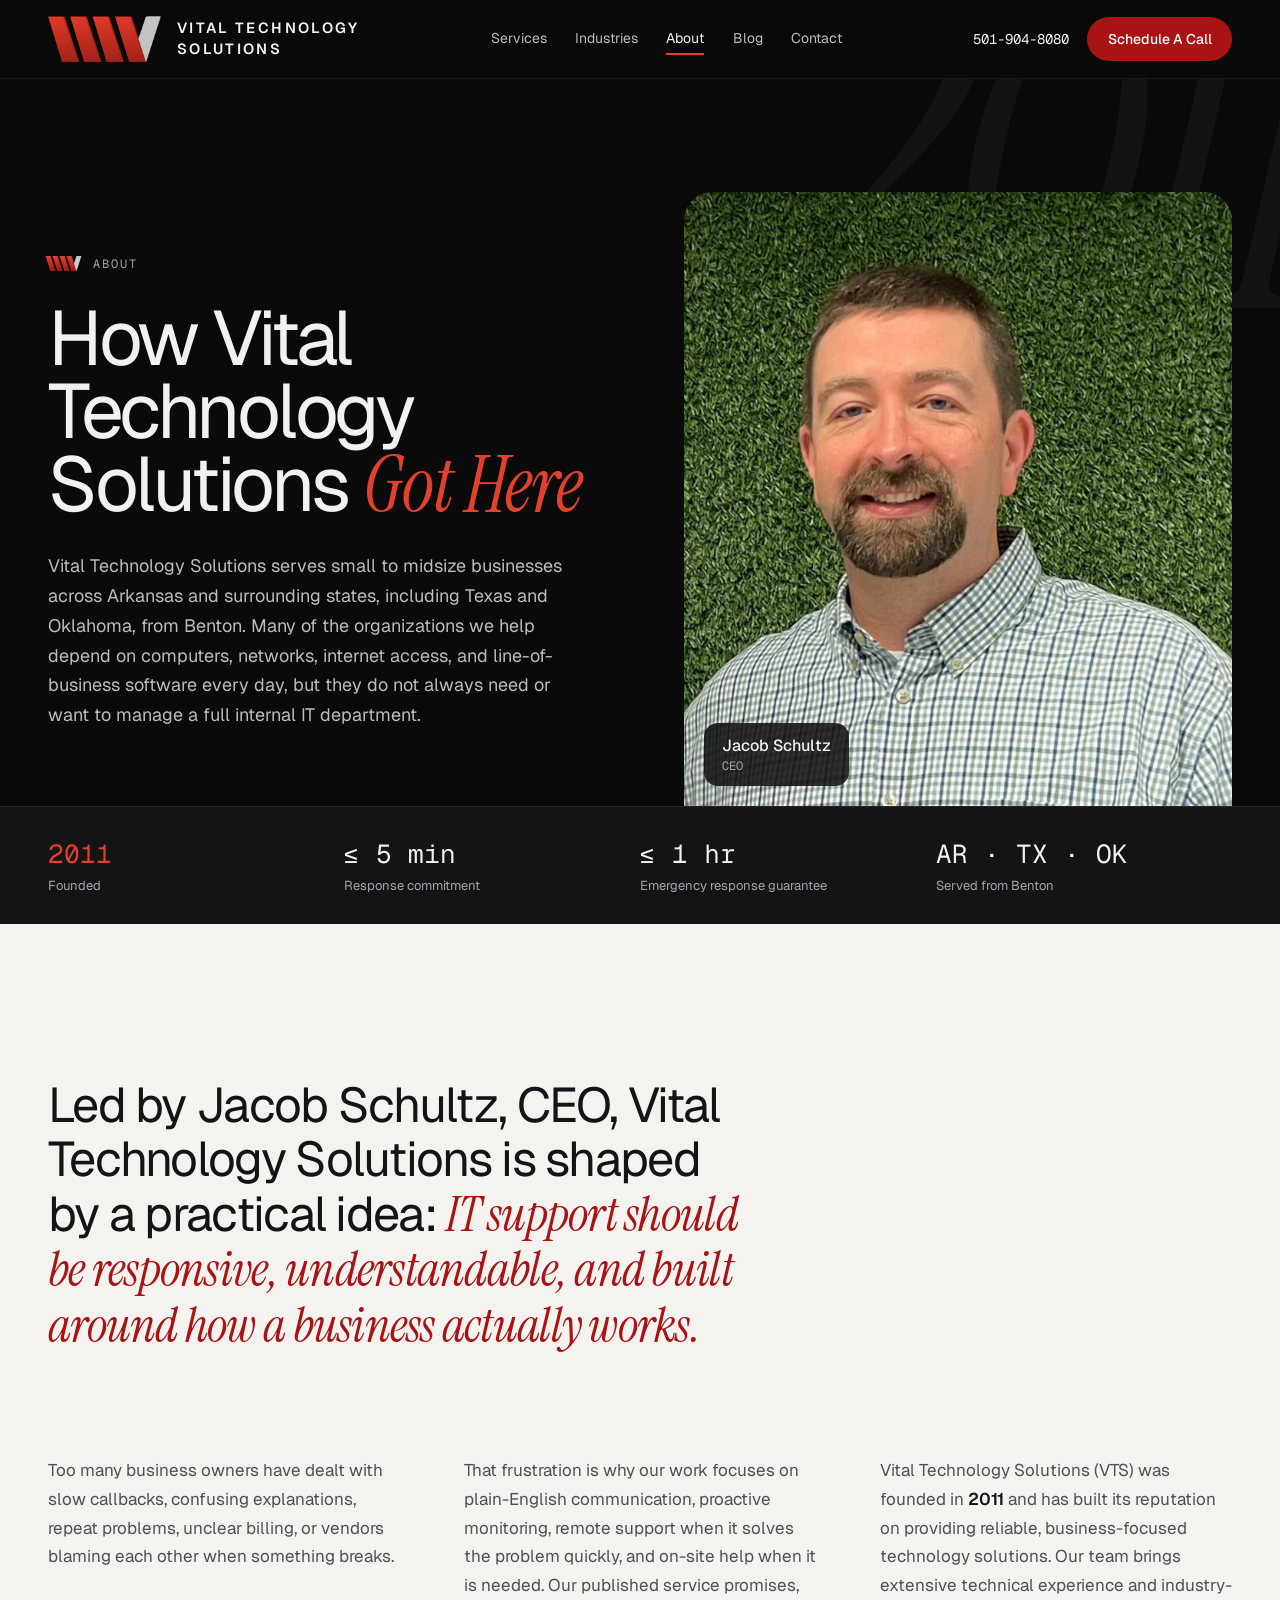
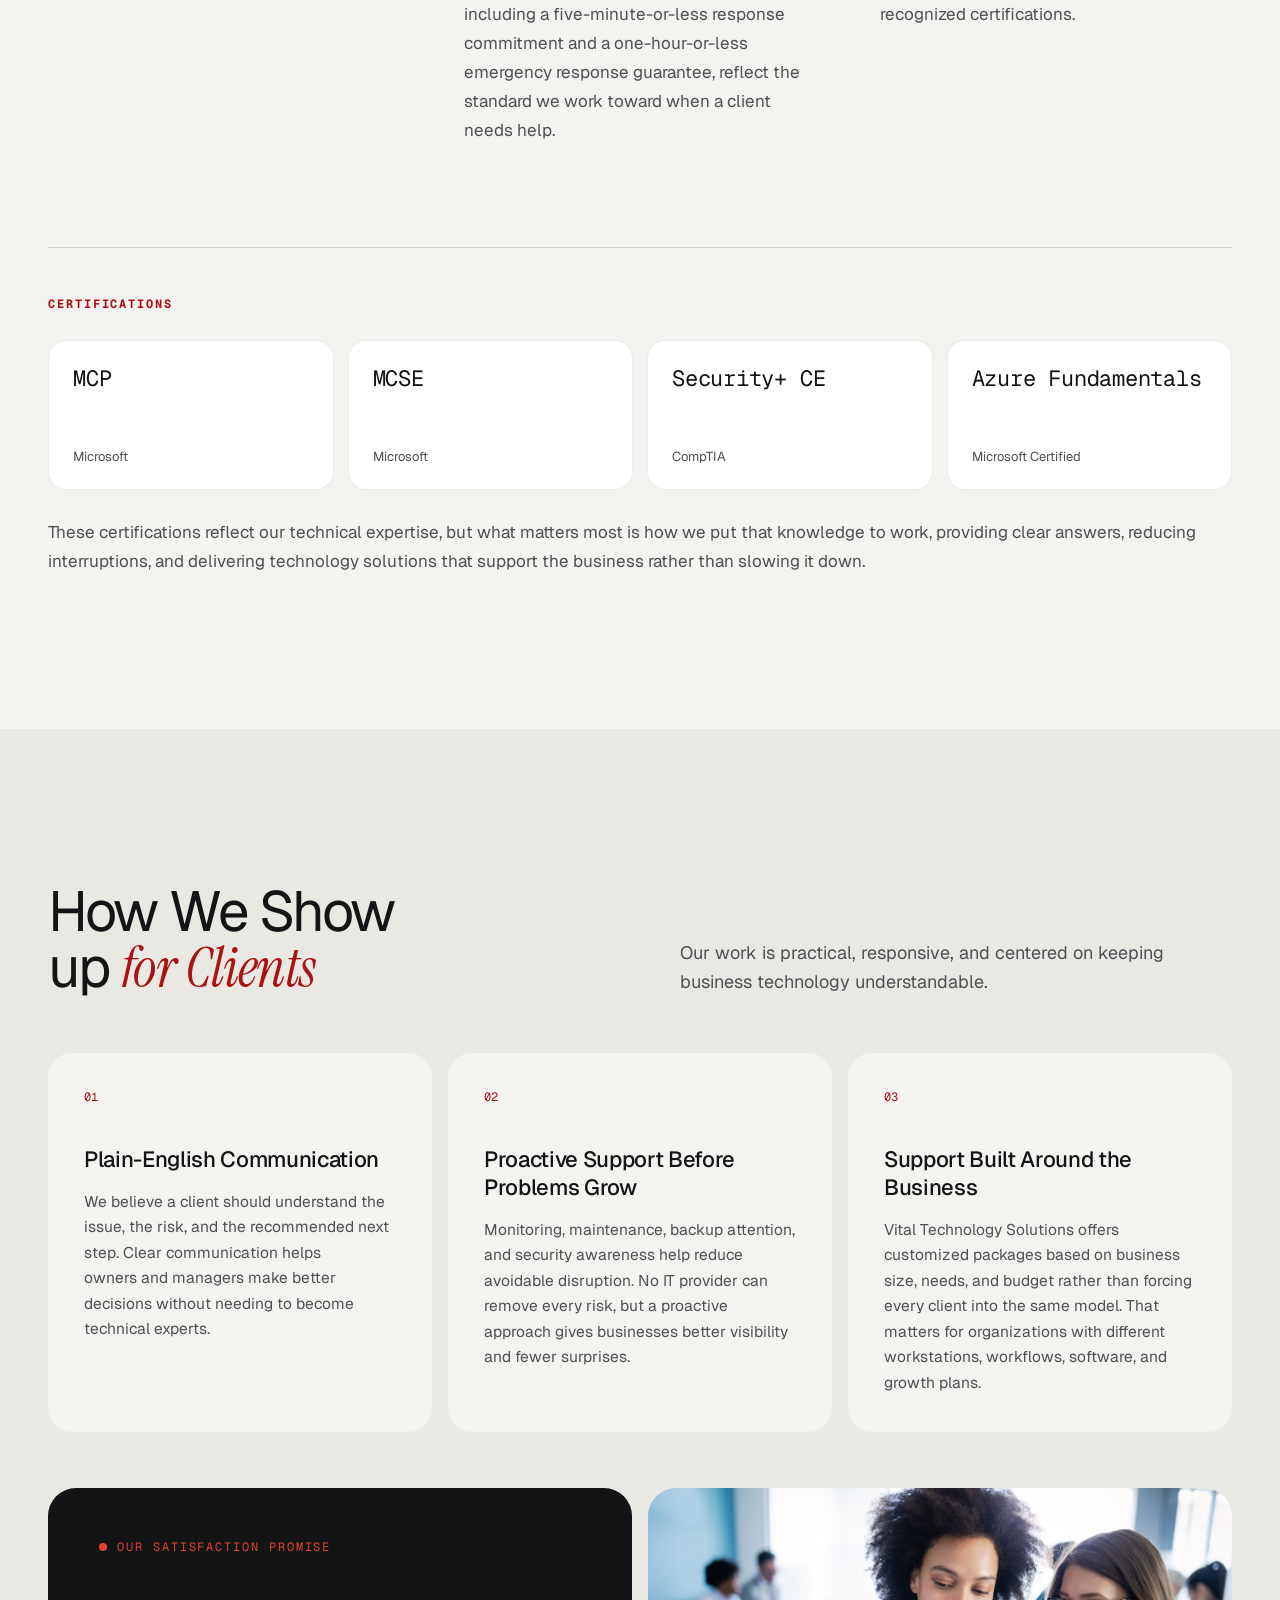
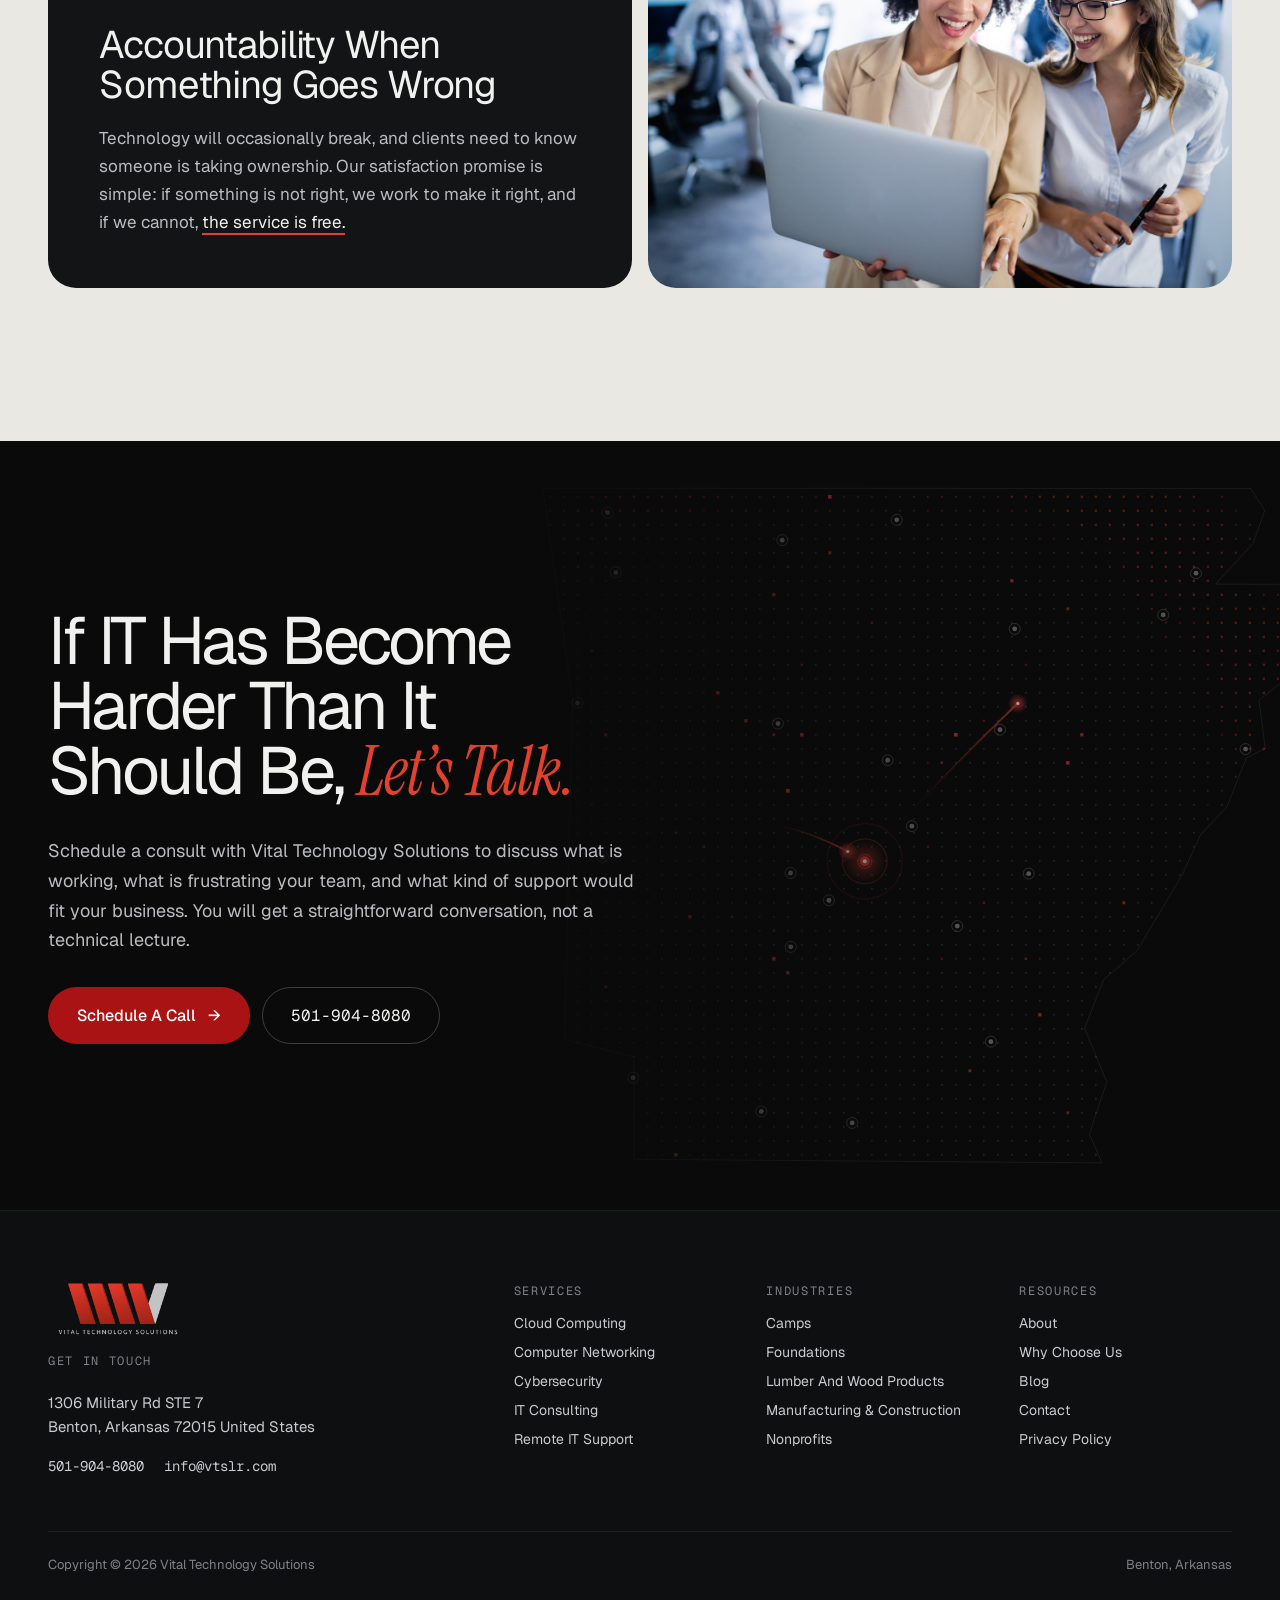
==== about.html @ 372dca4a "Add Vital Technology Solutions redesign site Static Home, About and Cybersecurity pages, ready for G" ====
<!DOCTYPE html>
<html lang="en">
<head>
  <meta charset="utf-8">
  <meta name="viewport" content="width=device-width, initial-scale=1">
  <title>About | Vital Technology Solutions</title>
  <meta name="description" content="Founded in 2011 and led by CEO Jacob Schultz, Vital Technology Solutions serves small to midsize businesses across Arkansas, Texas, and Oklahoma from Benton.">
  <meta name="robots" content="noindex">
  <link rel="icon" type="image/png" href="images/favicon.png">
  <link rel="preconnect" href="https://fonts.googleapis.com">
  <link rel="preconnect" href="https://fonts.gstatic.com" crossorigin>
  <link rel="stylesheet" href="https://fonts.googleapis.com/css2?family=Geist:wght@300;400;500;600&family=Geist+Mono:wght@400;500;600&family=Instrument+Serif:ital@0;1&display=swap">
  <link rel="stylesheet" href="css/styles.css">
  <script src="js/arkansas-network.js" defer></script>
  <script src="js/main.js" defer></script>
</head>
<body>
  <a class="skip-link" href="#main">Skip to content</a>

  <header class="site-header">
    <div class="site-header__inner">
      <a class="brand" href="index.html" aria-label="Vital Technology Solutions home">
        <img src="images/logo-mark.png" alt="" width="113" height="46">
        <span class="brand__name"><span>Vital Technology</span><span>Solutions</span></span>
      </a>
      <nav class="site-nav" id="site-nav" aria-label="Main">
        <a href="cybersecurity.html">Services</a>
        <span class="coming-soon" title="Coming soon">Industries</span>
        <a href="about.html" aria-current="page">About</a>
        <span class="coming-soon" title="Coming soon">Blog</span>
        <a href="#cta">Contact</a>
      </nav>
      <div class="site-header__actions">
        <a class="site-header__phone" href="tel:501-904-8080">501-904-8080</a>
        <a class="site-header__cta" href="#cta">Schedule A Call</a>
        <button class="nav-toggle" type="button" aria-controls="site-nav" aria-expanded="false" aria-label="Open menu"><span></span></button>
      </div>
    </div>
  </header>

  <main id="main">
    <section class="about-hero theme-black">
      <div class="about-hero__year" aria-hidden="true">2011</div>
      <div class="about-hero__grid">
        <div class="about-hero__copy">
          <div class="eyebrow label" data-intro>
            <span class="brand-bars" aria-hidden="true"><i></i><i></i><i></i><i></i><i></i></span>
            About
          </div>
          <h1 class="about-hero__title" data-intro>How Vital Technology Solutions <span class="accent">Got Here</span></h1>
          <p class="lede" data-intro>Vital Technology Solutions serves small to midsize businesses across Arkansas and surrounding states, including Texas and Oklahoma, from Benton. Many of the organizations we help depend on computers, networks, internet access, and line-of-business software every day, but they do not always need or want to manage a full internal IT department.</p>
        </div>
        <div class="about-hero__portrait photo-frame" data-intro>
          <img src="images/jacob-schultz.jpg" alt="Jacob Schultz, CEO" width="800" height="800">
          <div class="name-tag"><span class="name-tag__name">Jacob Schultz</span><span class="name-tag__title">CEO</span></div>
        </div>
      </div>
    </section>

    <section class="about-facts" aria-label="Key facts">
      <div class="stats stats--large">
        <div class="stat"><span class="stat__value stat__value--accent">2011</span><span class="stat__label">Founded</span></div>
        <div class="stat"><span class="stat__value">≤ 5 min</span><span class="stat__label">Response commitment</span></div>
        <div class="stat"><span class="stat__value">≤ 1 hr</span><span class="stat__label">Emergency response guarantee</span></div>
        <div class="stat"><span class="stat__value">AR · TX · OK</span><span class="stat__label">Served from Benton</span></div>
      </div>
    </section>

    <section class="section theme-paper" aria-label="Our story">
      <div class="container story stack">
        <p class="story__statement" data-reveal>Led by Jacob Schultz, CEO, Vital Technology Solutions is shaped by a practical idea: <span class="accent">IT support should be responsive, understandable, and built around how a business actually works.</span></p>
        <div class="story__columns" data-reveal>
          <p class="body-copy">Too many business owners have dealt with slow callbacks, confusing explanations, repeat problems, unclear billing, or vendors blaming each other when something breaks.</p>
          <p class="body-copy">That frustration is why our work focuses on plain-English communication, proactive monitoring, remote support when it solves the problem quickly, and on-site help when it is needed. Our published service promises, including a five-minute-or-less response commitment and a one-hour-or-less emergency response guarantee, reflect the standard we work toward when a client needs help.</p>
          <p class="body-copy">Vital Technology Solutions (VTS) was founded in <strong>2011</strong> and has built its reputation on providing reliable, business-focused technology solutions. Our team brings extensive technical experience and industry-recognized certifications.</p>
        </div>
        <div class="certifications stack" data-reveal>
          <h2 class="label">Certifications</h2>
          <div class="certifications__grid">
            <div class="cert"><span class="cert__name">MCP</span><span class="cert__issuer">Microsoft</span></div>
            <div class="cert"><span class="cert__name">MCSE</span><span class="cert__issuer">Microsoft</span></div>
            <div class="cert"><span class="cert__name">Security+ CE</span><span class="cert__issuer">CompTIA</span></div>
            <div class="cert"><span class="cert__name">Azure Fundamentals</span><span class="cert__issuer">Microsoft Certified</span></div>
          </div>
          <p class="body-copy">These certifications reflect our technical expertise, but what matters most is how we put that knowledge to work, providing clear answers, reducing interruptions, and delivering technology solutions that support the business rather than slowing it down.</p>
        </div>
      </div>
    </section>

    <section class="section theme-sand">
      <div class="container values stack">
        <div class="split-intro" data-reveal>
          <h2 class="heading-xl">How We Show up <span class="accent">for Clients</span></h2>
          <p class="lede">Our work is practical, responsive, and centered on keeping business technology understandable.</p>
        </div>
        <div class="values__cards" data-reveal>
          <div class="value-card">
            <span class="value-card__number">01</span>
            <h3>Plain-English Communication</h3>
            <p class="card-text">We believe a client should understand the issue, the risk, and the recommended next step. Clear communication helps owners and managers make better decisions without needing to become technical experts.</p>
          </div>
          <div class="value-card">
            <span class="value-card__number">02</span>
            <h3>Proactive Support Before Problems Grow</h3>
            <p class="card-text">Monitoring, maintenance, backup attention, and security awareness help reduce avoidable disruption. No IT provider can remove every risk, but a proactive approach gives businesses better visibility and fewer surprises.</p>
          </div>
          <div class="value-card">
            <span class="value-card__number">03</span>
            <h3>Support Built Around the Business</h3>
            <p class="card-text">Vital Technology Solutions offers customized packages based on business size, needs, and budget rather than forcing every client into the same model. That matters for organizations with different workstations, workflows, software, and growth plans.</p>
          </div>
        </div>
        <div class="values__promise" data-reveal>
          <div class="promise">
            <div class="promise__label label"><span class="dot"></span>Our satisfaction promise</div>
            <div class="promise__body">
              <h3>Accountability When Something Goes Wrong</h3>
              <p>Technology will occasionally break, and clients need to know someone is taking ownership. Our satisfaction promise is simple: if something is not right, we work to make it right, and if we cannot, <span>the service is free.</span></p>
            </div>
          </div>
          <div class="values__photo photo-frame">
            <img src="images/team-laptop.jpg" alt="Two colleagues reviewing work on a laptop" width="1400" height="933" loading="lazy">
          </div>
        </div>
      </div>
    </section>

    <section class="cta about-cta theme-black" id="cta">
      <div class="about-cta__map" aria-hidden="true">
        <ar-network accent="#E2412E" ink="#EDEDEB" density="14" labels="off" pad="0.04"></ar-network>
      </div>
      <div class="cta__fade"></div>
      <div class="cta__content" data-reveal>
        <h2 class="heading-cta">If IT Has Become Harder Than It Should Be, <span class="accent">Let’s Talk.</span></h2>
        <p class="lede lede--wide">Schedule a consult with Vital Technology Solutions to discuss what is working, what is frustrating your team, and what kind of support would fit your business. You will get a straightforward conversation, not a technical lecture.</p>
        <div class="btn-row">
          <a class="btn btn--primary" href="mailto:info@vtslr.com?subject=Schedule%20a%20call">Schedule A Call <span aria-hidden="true">→</span></a>
          <a class="btn btn--outline btn--phone" href="tel:501-904-8080">501-904-8080</a>
        </div>
      </div>
    </section>
  </main>

  <footer class="site-footer">
    <div class="site-footer__inner">
      <div class="site-footer__grid">
        <div class="site-footer__contact">
          <img class="site-footer__logo" src="images/logo-full.png" alt="Vital Technology Solutions" width="140" height="52" loading="lazy">
          <h2 class="footer-heading">Get In Touch</h2>
          <address class="site-footer__address">1306 Military Rd STE 7<br>Benton, Arkansas 72015 United States</address>
          <div class="site-footer__links"><a href="tel:501-904-8080">501-904-8080</a><a href="mailto:info@vtslr.com">info@vtslr.com</a></div>
        </div>
        <div class="footer-column">
          <h2 class="footer-heading">Services</h2>
          <span class="coming-soon">Cloud Computing</span>
          <span class="coming-soon">Computer Networking</span>
          <a href="cybersecurity.html">Cybersecurity</a>
          <span class="coming-soon">IT Consulting</span>
          <span class="coming-soon">Remote IT Support</span>
        </div>
        <div class="footer-column">
          <h2 class="footer-heading">Industries</h2>
          <span class="coming-soon">Camps</span>
          <span class="coming-soon">Foundations</span>
          <span class="coming-soon">Lumber And Wood Products</span>
          <span class="coming-soon">Manufacturing &amp; Construction</span>
          <span class="coming-soon">Nonprofits</span>
        </div>
        <div class="footer-column">
          <h2 class="footer-heading">Resources</h2>
          <a href="about.html">About</a>
          <span class="coming-soon">Why Choose Us</span>
          <span class="coming-soon">Blog</span>
          <a href="#cta">Contact</a>
          <span class="coming-soon">Privacy Policy</span>
        </div>
      </div>
      <div class="site-footer__bottom"><span>Copyright © 2026 Vital Technology Solutions</span><span>Benton, Arkansas</span></div>
    </div>
  </footer>
</body>
</html>
---- css/styles.css ----
/* ==========================================================================
   Vital Technology Solutions: site stylesheet
   1. Tokens   2. Base   3. Layout & themes   4. Shared components
   5. Header   6. Footer 7. Home   8. About   9. Cybersecurity  10. Responsive
   ========================================================================== */

/* 1. Tokens
   ========================================================================== */
:root {
  --black: #0A0A0B;
  --near-black: #0E0F10;
  --charcoal: #131416;
  --graphite: #1C1D20;
  --paper: #F4F3F0;
  --sand: #EAE8E3;
  --white: #FFFFFF;

  --off-white: #F1F1EF;
  --grey-100: #C9CBCE;
  --grey-200: #BABCC0;
  --grey-300: #A3A6AB;
  --grey-400: #8A8D92;
  --grey-500: #7E8186;
  --grey-600: #5E6166;
  --grey-800: #4D5055;

  --brand-red: #AA1313;
  --brand-red-hover: #C8221A;
  --signal-red: #E2412E;

  --font-sans: 'Geist', system-ui, sans-serif;
  --font-mono: 'Geist Mono', ui-monospace, monospace;
  --font-serif: 'Instrument Serif', Georgia, serif;

  --gutter: clamp(20px, 4vw, 48px);
  --max-width: 1320px;
  --line-on-dark: rgba(241, 241, 239, 0.1);
  --line-on-light: rgba(19, 20, 22, 0.14);
}

/* 2. Base
   ========================================================================== */
*, *::before, *::after { box-sizing: border-box; }

html, body {
  margin: 0;
  background: var(--black);
  -webkit-font-smoothing: antialiased;
}

body {
  font-family: var(--font-sans);
  color: var(--off-white);
  overflow-x: clip;
}

h1, h2, h3, h4, p { margin: 0; }
img { display: block; max-width: 100%; }
a { color: inherit; text-decoration: none; }
a:hover { color: var(--signal-red); }
::selection { background: var(--brand-red); color: var(--white); }

:focus-visible {
  outline: 2px solid var(--signal-red);
  outline-offset: 3px;
}

.skip-link {
  position: fixed;
  top: 12px;
  left: 12px;
  z-index: 100;
  padding: 12px 18px;
  border-radius: 999px;
  background: var(--white);
  color: var(--charcoal);
  font-size: 14px;
  transform: translateY(-200%);
}
.skip-link:focus { transform: none; color: var(--charcoal); }

/* 3. Layout & themes
   ========================================================================== */
.container {
  max-width: var(--max-width);
  margin: 0 auto;
}

.section { padding: clamp(96px, 12vw, 160px) var(--gutter); }

/* Each theme sets the colours used by anything inside it. */
.theme-black, .theme-charcoal, .theme-near-black {
  --accent: var(--signal-red);
  --body-text: var(--grey-200);
  --rule: var(--line-on-dark);
  color: var(--off-white);
}
.theme-black { background: var(--black); }
.theme-charcoal { background: var(--charcoal); }

.theme-paper, .theme-sand {
  --accent: var(--brand-red);
  --body-text: var(--grey-800);
  --rule: var(--line-on-light);
  color: var(--charcoal);
}
.theme-paper { background: var(--paper); }
.theme-sand { background: var(--sand); }

.stack { display: flex; flex-direction: column; }

.split-intro {
  display: grid;
  grid-template-columns: repeat(auto-fit, minmax(min(100%, 440px), 1fr));
  gap: 24px 80px;
  align-items: end;
}

/* 4. Shared components
   ========================================================================== */
.heading-xl {
  font-weight: 400;
  font-size: clamp(36px, 4.4vw, 64px);
  line-height: 1;
  letter-spacing: -0.04em;
  text-wrap: balance;
}

.heading-cta {
  font-weight: 400;
  font-size: clamp(40px, 5.4vw, 84px);
  line-height: 0.98;
  letter-spacing: -0.045em;
  text-wrap: balance;
}

.accent {
  font-family: var(--font-serif);
  font-style: italic;
  letter-spacing: -0.015em;
  color: var(--accent);
}

.lede {
  font-size: 18px;
  line-height: 1.6;
  color: var(--body-text);
  text-wrap: pretty;
}
.lede--wide { line-height: 1.65; max-width: 620px; }

.card-text {
  font-size: 15.5px;
  line-height: 1.65;
  color: var(--body-text);
  text-wrap: pretty;
}

.label {
  font-family: var(--font-mono);
  font-size: 12px;
  letter-spacing: 0.16em;
  text-transform: uppercase;
}

.eyebrow {
  display: flex;
  align-items: center;
  gap: 14px;
  color: var(--grey-300);
}

/* Small version of the logo's stripes */
.brand-bars { display: flex; gap: 2px; isolation: isolate; }
.brand-bars i {
  position: relative;
  z-index: 1;
  width: 5px;
  height: 15px;
  background: linear-gradient(180deg, var(--signal-red), #A3170F);
  transform: skewX(18deg);
}
.brand-bars i:last-child {
  z-index: 0;
  margin-left: -2px;
  background: var(--grey-100);
  transform: skewX(-18deg);
}

.btn {
  display: inline-flex;
  align-items: center;
  gap: 12px;
  padding: 17px 28px;
  border-radius: 999px;
  border: 1px solid transparent;
  font-size: 16px;
  transition: background-color .2s, border-color .2s, color .2s;
}
.btn--primary { background: var(--brand-red); color: var(--white); font-weight: 500; }
.btn--primary:hover { background: var(--brand-red-hover); color: var(--white); }
.btn--outline { border-color: rgba(241, 241, 239, 0.22); }
.btn--outline:hover { border-color: var(--signal-red); color: var(--signal-red); }
.btn--ink { border-color: var(--charcoal); font-weight: 500; white-space: nowrap; }
.btn--ink:hover { background: var(--charcoal); color: var(--paper); }
.btn--small { padding: 15px 24px; font-size: 15px; font-weight: 400; }
.btn--phone { font-family: var(--font-mono); white-space: nowrap; }

.btn-row { display: flex; flex-wrap: wrap; gap: 12px; }

/* Photo that fills a positioned, rounded frame */
.photo-frame { position: relative; overflow: hidden; border-radius: 28px; }
.photo-frame img {
  position: absolute;
  inset: 0;
  width: 100%;
  height: 100%;
  object-fit: cover;
  object-position: center 30%;
}

/* Row of headline numbers */
.stats {
  max-width: var(--max-width);
  margin: 0 auto;
  padding: 0 var(--gutter);
  display: grid;
  grid-template-columns: repeat(auto-fit, minmax(200px, 1fr));
}
.stat { display: flex; flex-direction: column; gap: 4px; padding: 22px 0; }
.stat__value { font-family: var(--font-mono); font-size: 22px; }
.stat__value--accent { color: var(--signal-red); }
.stat__label { font-size: 13px; color: var(--grey-300); }
.stats--large { grid-template-columns: repeat(auto-fit, minmax(220px, 1fr)); }
.stats--large .stat { gap: 6px; padding: 30px 0; }
.stats--large .stat__value { font-size: 26px; }

/* Closing call-to-action */
.cta {
  position: relative;
  overflow: hidden;
  padding: clamp(110px, 13vw, 180px) var(--gutter);
}
.cta__fade {
  position: absolute;
  inset: 0;
  pointer-events: none;
  background: linear-gradient(90deg, var(--black) 0%, rgba(10, 10, 11, 0.9) 45%, rgba(10, 10, 11, 0.2) 80%);
}
.cta__content {
  position: relative;
  max-width: var(--max-width);
  margin: 0 auto;
  display: flex;
  flex-direction: column;
  gap: 32px;
}
.cta__content .heading-cta { max-width: 13ch; }

/* 5. Header
   ========================================================================== */
.site-header {
  position: fixed;
  inset: 0 0 auto;
  z-index: 50;
  background: rgba(10, 10, 11, 0.84);
  -webkit-backdrop-filter: blur(18px);
  backdrop-filter: blur(18px);
  border-bottom: 1px solid rgba(241, 241, 239, 0.07);
}
.site-header__inner {
  max-width: var(--max-width);
  margin: 0 auto;
  padding: 16px var(--gutter);
  display: flex;
  align-items: center;
  justify-content: space-between;
  gap: clamp(16px, 2.5vw, 40px);
}

.brand { display: flex; align-items: center; gap: 16px; flex: none; color: var(--off-white); }
.brand img { width: 113px; height: 46px; }
.brand__name {
  display: flex;
  flex-direction: column;
  gap: 6px;
  line-height: 1;
  font-size: clamp(12px, 1.15vw, 15px);
  font-weight: 600;
  letter-spacing: 0.16em;
  text-transform: uppercase;
  white-space: nowrap;
}

.site-nav {
  display: flex;
  justify-content: center;
  gap: clamp(16px, 2.2vw, 32px);
  font-size: 14px;
  color: var(--grey-200);
  white-space: nowrap;
}
.site-nav > * { padding: 6px 0; border-bottom: 2px solid transparent; }
.site-nav [aria-current="page"] { color: var(--off-white); border-bottom-color: var(--signal-red); }

/* Pages that aren't built yet: shown, but not clickable */
.coming-soon { cursor: default; }

.site-header__actions { display: flex; align-items: center; gap: 18px; flex: none; }
.site-header__phone { display: none; font-family: var(--font-mono); font-size: 14px; white-space: nowrap; }
.site-header__cta {
  padding: 13px clamp(16px, 1.6vw, 22px);
  border-radius: 999px;
  background: var(--brand-red);
  color: var(--white);
  font-size: 14px;
  font-weight: 500;
  white-space: nowrap;
  transition: background-color .2s;
}
.site-header__cta:hover { background: var(--brand-red-hover); color: var(--white); }

.nav-toggle {
  display: none;
  width: 44px;
  height: 44px;
  padding: 0;
  place-items: center;
  border: 1px solid rgba(241, 241, 239, 0.22);
  border-radius: 50%;
  background: none;
  color: var(--off-white);
  cursor: pointer;
}
.nav-toggle span,
.nav-toggle span::before,
.nav-toggle span::after {
  display: block;
  width: 16px;
  height: 1.5px;
  background: currentColor;
  transition: transform .2s, background-color .2s;
}
.nav-toggle span { position: relative; }
.nav-toggle span::before, .nav-toggle span::after { content: ""; position: absolute; left: 0; }
.nav-toggle span::before { transform: translateY(-5px); }
.nav-toggle span::after { transform: translateY(5px); }
.nav-toggle[aria-expanded="true"] span { background: transparent; }
.nav-toggle[aria-expanded="true"] span::before { background: var(--off-white); transform: rotate(45deg); }
.nav-toggle[aria-expanded="true"] span::after { background: var(--off-white); transform: rotate(-45deg); }

/* 6. Footer
   ========================================================================== */
.site-footer {
  background: var(--near-black);
  color: var(--grey-100);
  padding: 72px var(--gutter) 36px;
  border-top: 1px solid rgba(241, 241, 239, 0.06);
}
.site-footer__inner {
  max-width: var(--max-width);
  margin: 0 auto;
  display: flex;
  flex-direction: column;
  gap: 56px;
}
.site-footer__grid {
  display: grid;
  grid-template-columns: 2fr 1fr 1fr 1fr;
  gap: 40px;
}
.site-footer__contact { display: flex; flex-direction: column; gap: 18px; }
.site-footer__logo { height: 52px; width: auto; align-self: flex-start; }
.site-footer__address { font-size: 15px; line-height: 1.6; font-style: normal; }
.site-footer__links { display: flex; flex-wrap: wrap; gap: 8px 20px; font-family: var(--font-mono); font-size: 14px; }
.footer-heading {
  margin-bottom: 4px;
  font-family: var(--font-mono);
  font-size: 12px;
  font-weight: 400;
  letter-spacing: 0.14em;
  text-transform: uppercase;
  color: var(--grey-500);
}
.footer-column { display: flex; flex-direction: column; gap: 11px; font-size: 14px; }
.site-footer__bottom {
  display: flex;
  flex-wrap: wrap;
  justify-content: space-between;
  gap: 12px;
  padding-top: 24px;
  border-top: 1px solid rgba(241, 241, 239, 0.08);
  font-size: 13px;
  color: var(--grey-500);
}

/* 7. Home
   ========================================================================== */
.home-hero {
  position: relative;
  min-height: 100vh;
  display: flex;
  flex-direction: column;
  overflow: hidden;
}
.home-hero__map { position: absolute; top: 0; bottom: 0; right: -3%; width: min(1180px, 72%); }
.home-hero__map ar-network { position: absolute; inset: 0; }
.home-hero__fade {
  position: absolute;
  inset: 0;
  pointer-events: none;
  background: linear-gradient(90deg, var(--black) 0%, rgba(10, 10, 11, 0.92) 34%, rgba(10, 10, 11, 0) 66%);
}
.home-hero__content {
  position: relative;
  flex: 1;
  width: 100%;
  max-width: var(--max-width);
  margin: 0 auto;
  padding: 150px var(--gutter) 64px;
  display: flex;
  flex-direction: column;
  justify-content: center;
  gap: 32px;
}
.home-hero__title {
  font-weight: 400;
  font-size: clamp(46px, 6.6vw, 108px);
  line-height: 0.95;
  letter-spacing: -0.045em;
  max-width: 12.5ch;
  text-wrap: balance;
}
.home-hero__intro {
  font-size: clamp(16px, 1.3vw, 18px);
  line-height: 1.65;
  color: var(--grey-200);
  max-width: 600px;
  text-wrap: pretty;
}
.home-hero__stats {
  position: relative;
  border-top: 1px solid rgba(241, 241, 239, 0.08);
  background: rgba(14, 15, 16, 0.7);
  -webkit-backdrop-filter: blur(10px);
  backdrop-filter: blur(10px);
}

.problems-section { padding: clamp(88px, 11vw, 150px) var(--gutter); }
.problems-section .container { gap: clamp(48px, 6vw, 80px); }
.problems-section .heading-xl { font-size: clamp(36px, 4.6vw, 68px); }
.problems {
  display: grid;
  grid-template-columns: repeat(auto-fit, minmax(min(100%, 400px), 1fr));
  gap: 24px 64px;
  align-items: stretch;
}
.problem-tabs { display: flex; flex-direction: column; border-top: 1px solid var(--rule); }
.problem-tab {
  width: 100%;
  display: flex;
  align-items: center;
  gap: 22px;
  padding: 28px 4px;
  border: 0;
  border-bottom: 1px solid var(--rule);
  background: none;
  font: inherit;
  font-size: clamp(22px, 2.2vw, 32px);
  letter-spacing: -0.025em;
  text-align: left;
  color: var(--grey-400);
  cursor: pointer;
  transition: color .2s;
}
.problem-tab:hover, .problem-tab.is-active { color: var(--charcoal); }
.problem-tab__number { font-family: var(--font-mono); font-size: 12px; letter-spacing: 0.04em; color: var(--brand-red); }
.problem-tab__title { flex: 1; }
.problem-tab__arrow { font-size: 20px; color: transparent; }
.problem-tab.is-active .problem-tab__arrow { color: var(--brand-red); }

.problem-card {
  --accent: var(--signal-red);
  position: relative;
  display: flex;
  flex-direction: column;
  justify-content: space-between;
  gap: 40px;
  min-height: 440px;
  padding: clamp(32px, 4vw, 56px);
  border-radius: 28px;
  background: var(--charcoal);
  color: var(--off-white);
  overflow: hidden;
}
.problem-card__track { position: absolute; inset: 0 0 auto; height: 3px; background: rgba(241, 241, 239, 0.08); }
.problem-card__bar { height: 100%; background: var(--signal-red); transform-origin: left center; transform: scaleX(0); }
.problem-card__ghost {
  position: absolute;
  right: -20px;
  bottom: -60px;
  font-family: var(--font-serif);
  font-style: italic;
  font-size: 340px;
  line-height: 1;
  color: rgba(241, 241, 239, 0.04);
  pointer-events: none;
}
.problem-card__count { color: var(--grey-300); }
/* Panels share one grid cell so the card keeps the height of the longest. */
.problem-card__panels { position: relative; display: grid; }
.problem-panel { grid-area: 1 / 1; display: flex; flex-direction: column; gap: 22px; visibility: hidden; }
.problem-panel.is-active { visibility: visible; }
.problem-panel h3 {
  font-weight: 400;
  font-size: clamp(32px, 3.4vw, 50px);
  line-height: 1.02;
  letter-spacing: -0.035em;
}
.problem-panel p { font-size: 18px; line-height: 1.65; color: var(--grey-200); text-wrap: pretty; }
.problem-card .btn { position: relative; align-self: flex-start; }

.help-section { padding: 0 var(--gutter) clamp(88px, 11vw, 150px); }
.help {
  display: grid;
  grid-template-columns: repeat(auto-fit, minmax(min(100%, 460px), 1fr));
  gap: clamp(40px, 6vw, 88px);
  padding-top: clamp(72px, 9vw, 120px);
  border-top: 1px solid rgba(19, 20, 22, 0.12);
}
.help__photo { min-height: 520px; }
.help__badge {
  position: absolute;
  left: 20px;
  bottom: 20px;
  display: flex;
  align-items: center;
  gap: 10px;
  padding: 10px 16px;
  border-radius: 999px;
  background: rgba(19, 20, 22, 0.86);
  color: var(--off-white);
  font-family: var(--font-mono);
  font-size: 12px;
}
.dot { width: 8px; height: 8px; border-radius: 50%; background: var(--signal-red); }
.help__heading { gap: 22px; }
.help__heading h2 {
  font-weight: 400;
  font-size: clamp(34px, 3.8vw, 56px);
  line-height: 1.02;
  letter-spacing: -0.04em;
  text-wrap: balance;
}
.help__body { gap: 48px; }
.help__items {
  display: grid;
  grid-template-columns: repeat(auto-fit, minmax(min(100%, 260px), 1fr));
  gap: 36px 44px;
}
.help-item { display: flex; flex-direction: column; gap: 12px; padding-top: 20px; border-top: 2px solid var(--charcoal); }
.help-item h3 { font-weight: 500; font-size: 20px; letter-spacing: -0.01em; }
.help-item p { font-size: 15px; line-height: 1.65; color: var(--body-text); text-wrap: pretty; }
.help-item__link { font-size: 14px; font-weight: 500; color: var(--brand-red); }

.plan-section { padding: clamp(96px, 12vw, 170px) var(--gutter); }
.plan { display: grid; grid-template-columns: 1fr 2fr; gap: 32px 80px; }
.plan__aside { display: flex; flex-direction: column; gap: 28px; }
.plan__title { font-family: var(--font-mono); font-weight: 500; font-size: 13px; letter-spacing: 0.16em; line-height: 1.5; text-transform: uppercase; color: var(--signal-red); }
.plan__link { display: flex; align-items: center; gap: 10px; font-size: 15px; color: var(--grey-100); }
.plan__text { font-size: clamp(26px, 2.9vw, 42px); line-height: 1.28; letter-spacing: -0.025em; text-wrap: pretty; }
.plan__text span { color: var(--grey-500); }

.process-section { padding: 0 var(--gutter) clamp(96px, 12vw, 160px); }
.process { gap: 64px; padding-top: clamp(72px, 9vw, 120px); border-top: 1px solid var(--rule); }
.process__steps {
  display: grid;
  grid-template-columns: repeat(auto-fit, minmax(min(100%, 300px), 1fr));
  gap: 20px;
}
.process .btn { align-self: flex-start; }
.step { display: flex; flex-direction: column; gap: 20px; padding: 36px; border-radius: 24px; background: var(--graphite); }
.step__top { display: flex; justify-content: space-between; align-items: center; color: var(--grey-300); }
.step__number {
  width: 44px;
  height: 44px;
  display: grid;
  place-items: center;
  border: 1px solid rgba(241, 241, 239, 0.3);
  border-radius: 50%;
  color: var(--off-white);
  font-family: var(--font-mono);
  font-size: 15px;
  font-weight: 600;
  letter-spacing: 0;
}
.step__number--filled { border-color: var(--brand-red); background: var(--brand-red); color: var(--white); }
.step__number--accent { border-color: var(--signal-red); color: var(--signal-red); }
.step h3 { margin-top: 32px; font-weight: 500; font-size: 26px; letter-spacing: -0.02em; }

.guide-section { padding: clamp(64px, 8vw, 104px) var(--gutter); }
.guide { display: flex; flex-wrap: wrap; align-items: center; gap: 40px 64px; }
.guide__cover {
  width: 180px;
  height: 233px;
  flex: none;
  object-fit: cover;
  border-radius: 8px;
  box-shadow: 0 24px 50px rgba(19, 20, 22, 0.25);
  transform: rotate(-3deg);
}
.guide__text { flex: 1 1 420px; display: flex; flex-direction: column; gap: 14px; }
.guide__text .label { color: var(--accent); }
.guide__text h2 { font-weight: 400; font-size: clamp(26px, 2.6vw, 38px); line-height: 1.1; letter-spacing: -0.03em; text-wrap: balance; }
.guide__text p { font-size: 16px; line-height: 1.65; color: var(--body-text); max-width: 720px; text-wrap: pretty; }
.guide .btn { flex: none; }

.cta-stripes {
  position: absolute;
  z-index: 0;
  isolation: isolate;
  top: 0;
  bottom: 0;
  right: clamp(-60px, -2vw, 0px);
  display: flex;
  gap: clamp(18px, 2.4vw, 34px);
  align-items: stretch;
  pointer-events: none;
}
.cta-stripes__stripe { flex: none; height: 100%; display: flex; align-items: center; }
.cta-stripes__bar {
  width: clamp(56px, 8.5vw, 124px);
  height: 150%;
  border-radius: 8px;
  transform: skewX(18deg);
  background: linear-gradient(180deg, #D93A2B 0%, #8F140E 100%);
}
.cta-stripes__stripe:last-child .cta-stripes__bar {
  transform: skewX(-18deg);
  background: linear-gradient(180deg, #4A4C50 0%, #26282B 100%);
}

/* 8. About
   ========================================================================== */
.about-hero {
  position: relative;
  padding: clamp(140px, 15vw, 200px) var(--gutter) 0;
  overflow: hidden;
}
.about-hero__year {
  position: absolute;
  top: 0;
  right: 0;
  font-family: var(--font-serif);
  font-style: italic;
  font-size: clamp(220px, 34vw, 560px);
  line-height: 0.8;
  letter-spacing: -0.04em;
  color: rgba(241, 241, 239, 0.035);
  pointer-events: none;
  transform: translate(6%, -4%);
}
.about-hero__grid {
  position: relative;
  max-width: var(--max-width);
  margin: 0 auto;
  display: grid;
  grid-template-columns: repeat(auto-fit, minmax(min(100%, 460px), 1fr));
  gap: 56px 88px;
  align-items: end;
}
.about-hero__copy { display: flex; flex-direction: column; gap: 30px; padding-bottom: clamp(40px, 6vw, 88px); }
.about-hero__title {
  font-weight: 400;
  font-size: clamp(46px, 6vw, 96px);
  line-height: 0.95;
  letter-spacing: -0.045em;
  text-wrap: balance;
}
.about-hero__copy p { line-height: 1.65; max-width: 580px; }
.about-hero__portrait { height: clamp(460px, 48vw, 640px); border-radius: 28px 28px 0 0; }
.about-hero__portrait img { object-position: center 20%; }
.name-tag {
  position: absolute;
  left: 20px;
  bottom: 20px;
  display: flex;
  flex-direction: column;
  gap: 2px;
  padding: 12px 18px;
  border-radius: 14px;
  background: rgba(19, 20, 22, 0.88);
}
.name-tag__name { font-weight: 500; font-size: 16px; }
.name-tag__title { font-family: var(--font-mono); font-size: 12px; color: var(--grey-300); }

.about-facts { background: var(--charcoal); border-top: 1px solid rgba(241, 241, 239, 0.08); }

.story { gap: clamp(64px, 8vw, 110px); }
.story__statement {
  font-size: clamp(30px, 3.8vw, 58px);
  line-height: 1.12;
  letter-spacing: -0.035em;
  max-width: 22ch;
  text-wrap: balance;
}
.story__columns {
  display: grid;
  grid-template-columns: repeat(auto-fit, minmax(min(100%, 320px), 1fr));
  gap: 40px 64px;
}
.body-copy { font-size: 17px; line-height: 1.7; color: var(--body-text); text-wrap: pretty; }
.body-copy strong { color: var(--charcoal); font-weight: 600; }
.certifications { gap: 28px; padding-top: 48px; border-top: 1px solid var(--rule); }
.certifications .label { color: var(--accent); }
.certifications__grid {
  display: grid;
  grid-template-columns: repeat(auto-fit, minmax(min(100%, 240px), 1fr));
  gap: 14px;
}
.cert {
  display: flex;
  flex-direction: column;
  justify-content: space-between;
  gap: 28px;
  min-height: 150px;
  padding: 24px;
  border: 1px solid rgba(19, 20, 22, 0.08);
  border-radius: 18px;
  background: var(--white);
}
.cert__name { font-family: var(--font-mono); font-size: 22px; line-height: 1.2; letter-spacing: -0.01em; }
.cert__issuer { font-size: 13px; color: var(--body-text); }

.values { gap: 56px; }
.values__cards {
  display: grid;
  grid-template-columns: repeat(auto-fit, minmax(min(100%, 300px), 1fr));
  gap: 16px;
}
.value-card { display: flex; flex-direction: column; gap: 16px; padding: 36px; border-radius: 24px; background: var(--paper); }
.value-card__number { font-family: var(--font-mono); font-size: 12px; color: var(--accent); }
.value-card h3 { margin-top: 24px; font-weight: 500; font-size: 22px; letter-spacing: -0.015em; }
.values__promise {
  display: grid;
  grid-template-columns: repeat(auto-fit, minmax(min(100%, 440px), 1fr));
  gap: 16px;
}
.promise {
  display: flex;
  flex-direction: column;
  justify-content: space-between;
  gap: 48px;
  padding: clamp(36px, 4vw, 56px);
  border-radius: 28px;
  background: var(--charcoal);
  color: var(--off-white);
}
.promise__label { display: flex; align-items: center; gap: 10px; color: var(--signal-red); }
.promise__body { display: flex; flex-direction: column; gap: 20px; }
.promise h3 { font-weight: 400; font-size: clamp(30px, 3vw, 44px); line-height: 1.05; letter-spacing: -0.03em; }
.promise p { font-size: 17px; line-height: 1.65; color: var(--grey-200); text-wrap: pretty; }
.promise p span { color: var(--off-white); border-bottom: 2px solid var(--signal-red); }
.values__photo { min-height: 400px; }

.about-cta__map { position: absolute; top: -6%; bottom: -6%; right: -8%; width: min(980px, 70%); opacity: 0.6; }
.about-cta__map ar-network { position: absolute; inset: 0; }
.about-cta .cta__fade { background: linear-gradient(90deg, var(--black) 0%, rgba(10, 10, 11, 0.85) 40%, rgba(10, 10, 11, 0) 75%); }
.about-cta .heading-cta { font-size: clamp(40px, 5.2vw, 80px); max-width: 14ch; }

/* 9. Cybersecurity
   ========================================================================== */
.cyber-hero {
  position: relative;
  min-height: 100vh;
  display: flex;
  align-items: center;
  padding: 140px var(--gutter) 80px;
  overflow: hidden;
}
.cyber-hero__grid {
  position: relative;
  width: 100%;
  max-width: var(--max-width);
  margin: 0 auto;
  display: grid;
  grid-template-columns: repeat(auto-fit, minmax(min(100%, 480px), 1fr));
  gap: 48px 64px;
  align-items: center;
}
.cyber-hero__copy { display: flex; flex-direction: column; gap: 30px; }
.breadcrumb { display: flex; align-items: center; gap: 10px; color: var(--grey-300); }
.breadcrumb__separator { color: var(--grey-600); }
.breadcrumb__current { color: var(--signal-red); }
.cyber-hero__title {
  font-weight: 400;
  font-size: clamp(44px, 5.6vw, 88px);
  line-height: 0.96;
  letter-spacing: -0.045em;
  text-wrap: balance;
}
.cyber-hero__copy .lede { line-height: 1.65; max-width: 580px; }
.cyber-hero__diagram { display: flex; flex-direction: column; gap: 20px; width: 100%; max-width: 620px; justify-self: center; }
.cyber-hero__diagram layered-defense { position: relative; aspect-ratio: 1 / 1; width: 100%; }
.cyber-hero__caption {
  font-family: var(--font-mono);
  font-size: 12px;
  line-height: 1.6;
  letter-spacing: 0.04em;
  color: var(--grey-300);
  max-width: 440px;
}

.cyber-problems-section { padding: clamp(88px, 11vw, 150px) var(--gutter); }
.cyber-problems-section .container, .approach { gap: 56px; }
.cyber-problems {
  display: grid;
  grid-template-columns: repeat(auto-fit, minmax(min(100%, 520px), 1fr));
  border-top: 1px solid var(--rule);
}
.cyber-problem {
  display: grid;
  grid-template-columns: 72px 1fr;
  gap: 16px;
  padding: 40px 40px 40px 0;
  border-bottom: 1px solid var(--rule);
}
.cyber-problem__number { font-family: var(--font-serif); font-style: italic; font-size: 44px; line-height: 1; color: var(--accent); }
.cyber-problem__body { display: flex; flex-direction: column; gap: 12px; }
.cyber-problem h3 { font-weight: 500; font-size: 24px; letter-spacing: -0.02em; }

.approach__cards {
  display: grid;
  grid-template-columns: repeat(auto-fit, minmax(min(100%, 280px), 1fr));
  gap: 16px;
}
.approach-card { display: flex; flex-direction: column; gap: 16px; padding: 32px; border-radius: 24px; background: var(--graphite); }
.approach-card__tag { font-family: var(--font-mono); font-size: 22px; }
.approach-card h3 { margin-top: 28px; font-weight: 500; font-size: 21px; letter-spacing: -0.015em; }
.approach-card .card-text { font-size: 15px; }

.faq-layout {
  display: grid;
  grid-template-columns: repeat(auto-fit, minmax(min(100%, 420px), 1fr));
  gap: 48px 88px;
  align-items: start;
}
.faq-layout__aside { display: flex; flex-direction: column; gap: 32px; }
.faq-layout__photo { height: 340px; border-radius: 24px; }
.faq-list { display: flex; flex-direction: column; border-top: 1px solid var(--rule); }
.faq { border-bottom: 1px solid var(--rule); }
.faq summary {
  display: flex;
  justify-content: space-between;
  align-items: center;
  gap: 24px;
  padding: 26px 0;
  font-size: clamp(18px, 1.6vw, 22px);
  font-weight: 500;
  letter-spacing: -0.015em;
  list-style: none;
  cursor: pointer;
  transition: color .2s;
}
.faq summary::-webkit-details-marker { display: none; }
.faq summary:hover { color: var(--brand-red); }
.faq__icon {
  flex: none;
  width: 36px;
  height: 36px;
  display: grid;
  place-items: center;
  border: 1px solid rgba(19, 20, 22, 0.2);
  border-radius: 50%;
  font-size: 18px;
  font-weight: 400;
  transition: transform .3s;
}
.faq[open] .faq__icon { transform: rotate(45deg); }
.faq p { padding: 0 64px 28px 0; font-size: 16px; line-height: 1.7; color: var(--body-text); text-wrap: pretty; }

.cyber-cta__grid {
  position: relative;
  max-width: var(--max-width);
  margin: 0 auto;
  display: grid;
  grid-template-columns: repeat(auto-fit, minmax(min(100%, 480px), 1fr));
  gap: 48px 80px;
  align-items: center;
}
.cyber-cta__copy { display: flex; flex-direction: column; gap: 28px; }
.cyber-cta__copy .heading-cta { font-size: clamp(40px, 5vw, 76px); }
.cyber-cta__copy .lede { line-height: 1.65; }
.cyber-cta__actions { display: flex; flex-direction: column; gap: 16px; align-items: flex-start; }
.cyber-cta__phone {
  font-family: var(--font-mono);
  font-size: clamp(34px, 5vw, 72px);
  letter-spacing: -0.03em;
  line-height: 1;
  white-space: nowrap;
}

/* 10. Responsive
   ========================================================================== */
@media (min-width: 1120px) {
  .site-header__phone { display: block; }
}

@media (max-width: 1000px) {
  .site-footer__grid { grid-template-columns: repeat(3, 1fr); }
  .site-footer__contact { grid-column: 1 / -1; }
}

@media (max-width: 900px) {
  .nav-toggle { display: grid; }

  .site-nav {
    position: absolute;
    top: 100%;
    left: 0;
    right: 0;
    display: none;
    flex-direction: column;
    gap: 0;
    padding: 8px var(--gutter) 20px;
    background: var(--black);
    border-bottom: 1px solid rgba(241, 241, 239, 0.07);
    font-size: 17px;
  }
  .site-nav.is-open { display: flex; }
  .site-nav > * { padding: 14px 0; border-bottom: 1px solid rgba(241, 241, 239, 0.07); }
  .site-nav > :last-child { border-bottom: 0; }
  .site-nav [aria-current="page"] { border-bottom-color: rgba(241, 241, 239, 0.07); color: var(--signal-red); }
  .site-nav .coming-soon { color: var(--grey-500); }

  .plan { grid-template-columns: 1fr; }

  /* The map can't sit beside the copy here, so it becomes a faint backdrop. */
  .home-hero__map { right: -20%; width: 120%; opacity: 0.45; }
  .home-hero__fade { background: linear-gradient(180deg, rgba(10, 10, 11, 0.55), rgba(10, 10, 11, 0.8)); }
  .about-cta__map { width: 120%; right: -30%; opacity: 0.35; }
  .about-cta .cta__fade, .cta__fade { background: rgba(10, 10, 11, 0.72); }
}

@media (max-width: 560px) {
  .brand__name { display: none; }
  .site-footer__grid { grid-template-columns: repeat(2, 1fr); }
  .stats { grid-template-columns: repeat(2, 1fr); gap: 0 16px; }
  .stat { padding: 16px 0; }
  .stat__value { font-size: 18px; }
  .stats--large .stat { padding: 20px 0; }
  .stats--large .stat__value { font-size: 20px; }
  .problem-tab { padding: 22px 4px; gap: 16px; }
  .problem-card__ghost { font-size: 220px; }
  .help__photo { min-height: 340px; }
  .cyber-problem { grid-template-columns: 52px 1fr; padding-right: 0; }
  .cyber-problem__number { font-size: 34px; }
  .faq p { padding-right: 0; }
  .btn { padding: 15px 22px; }
  .guide .btn { white-space: normal; }
}

@media (max-width: 359px) {
  .site-header__cta { display: none; }
}

@media (prefers-reduced-motion: reduce) {
  *, *::before, *::after { transition: none !important; }
}
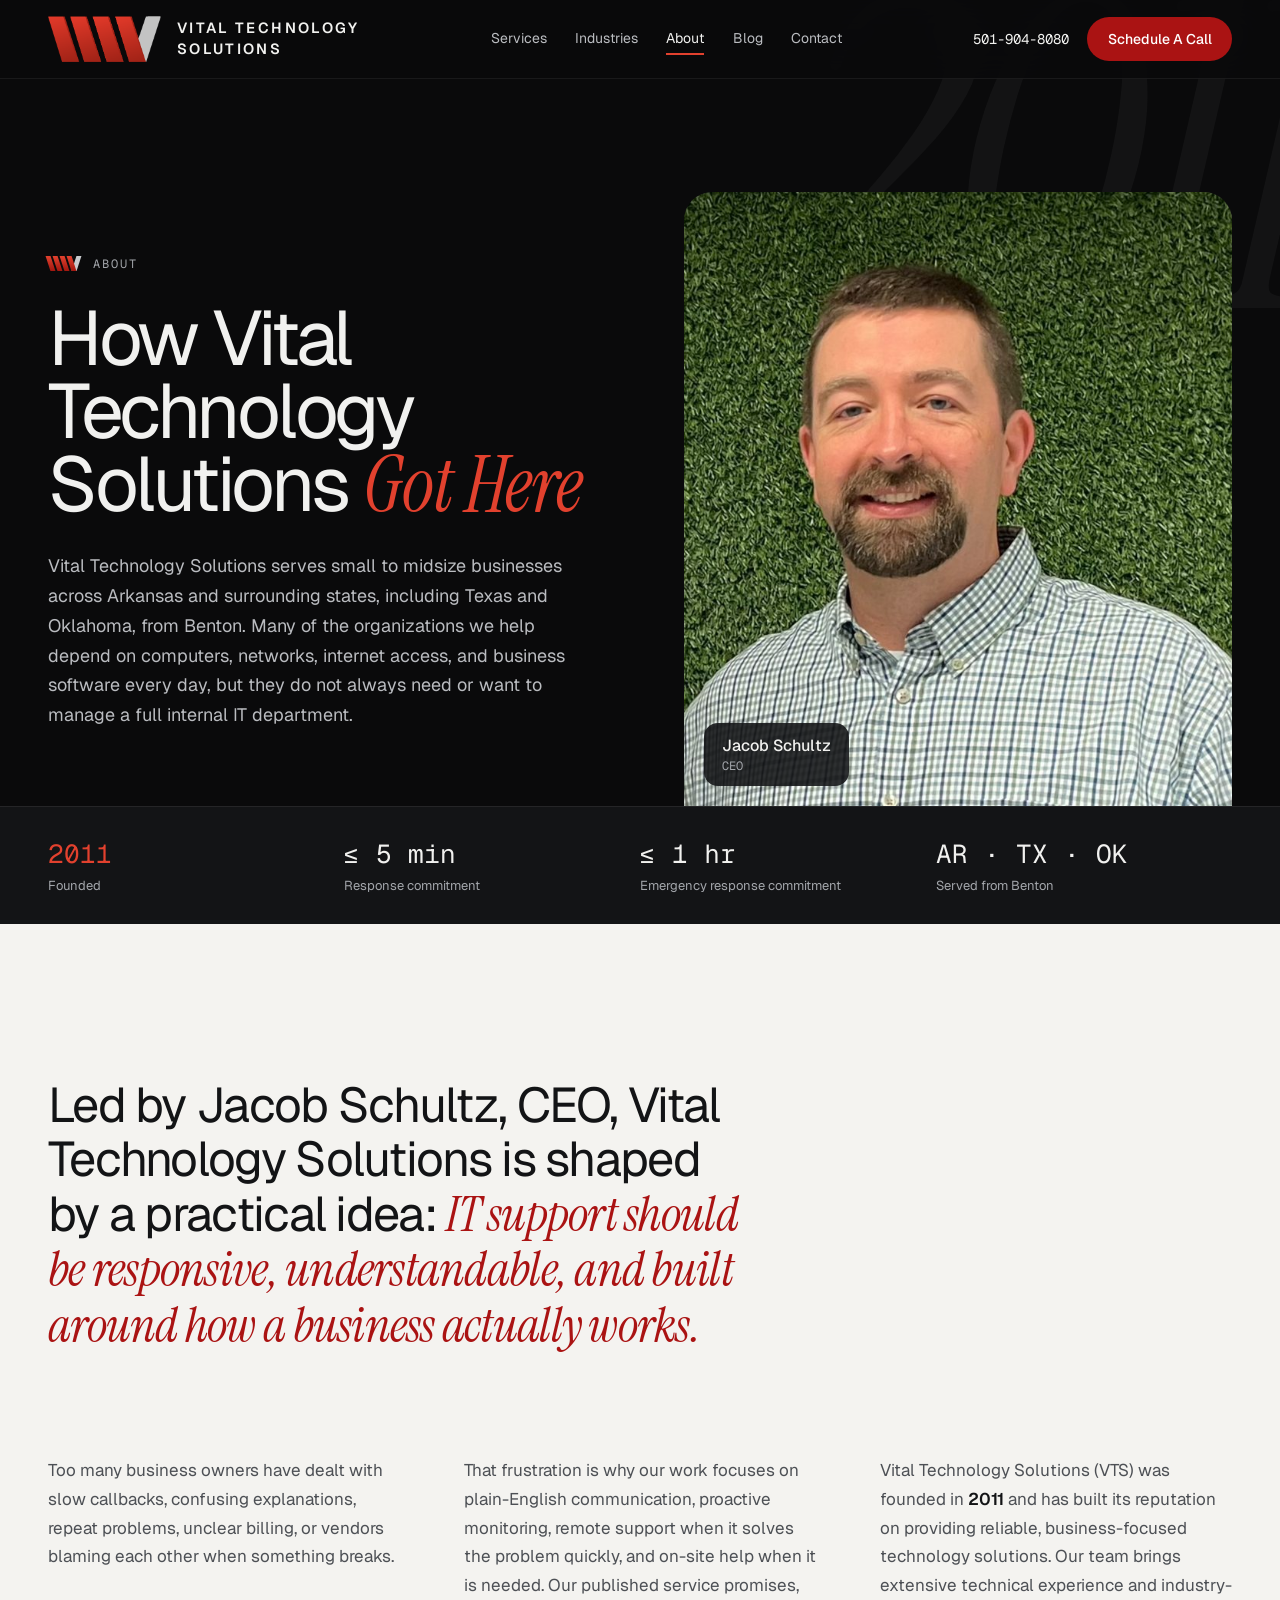
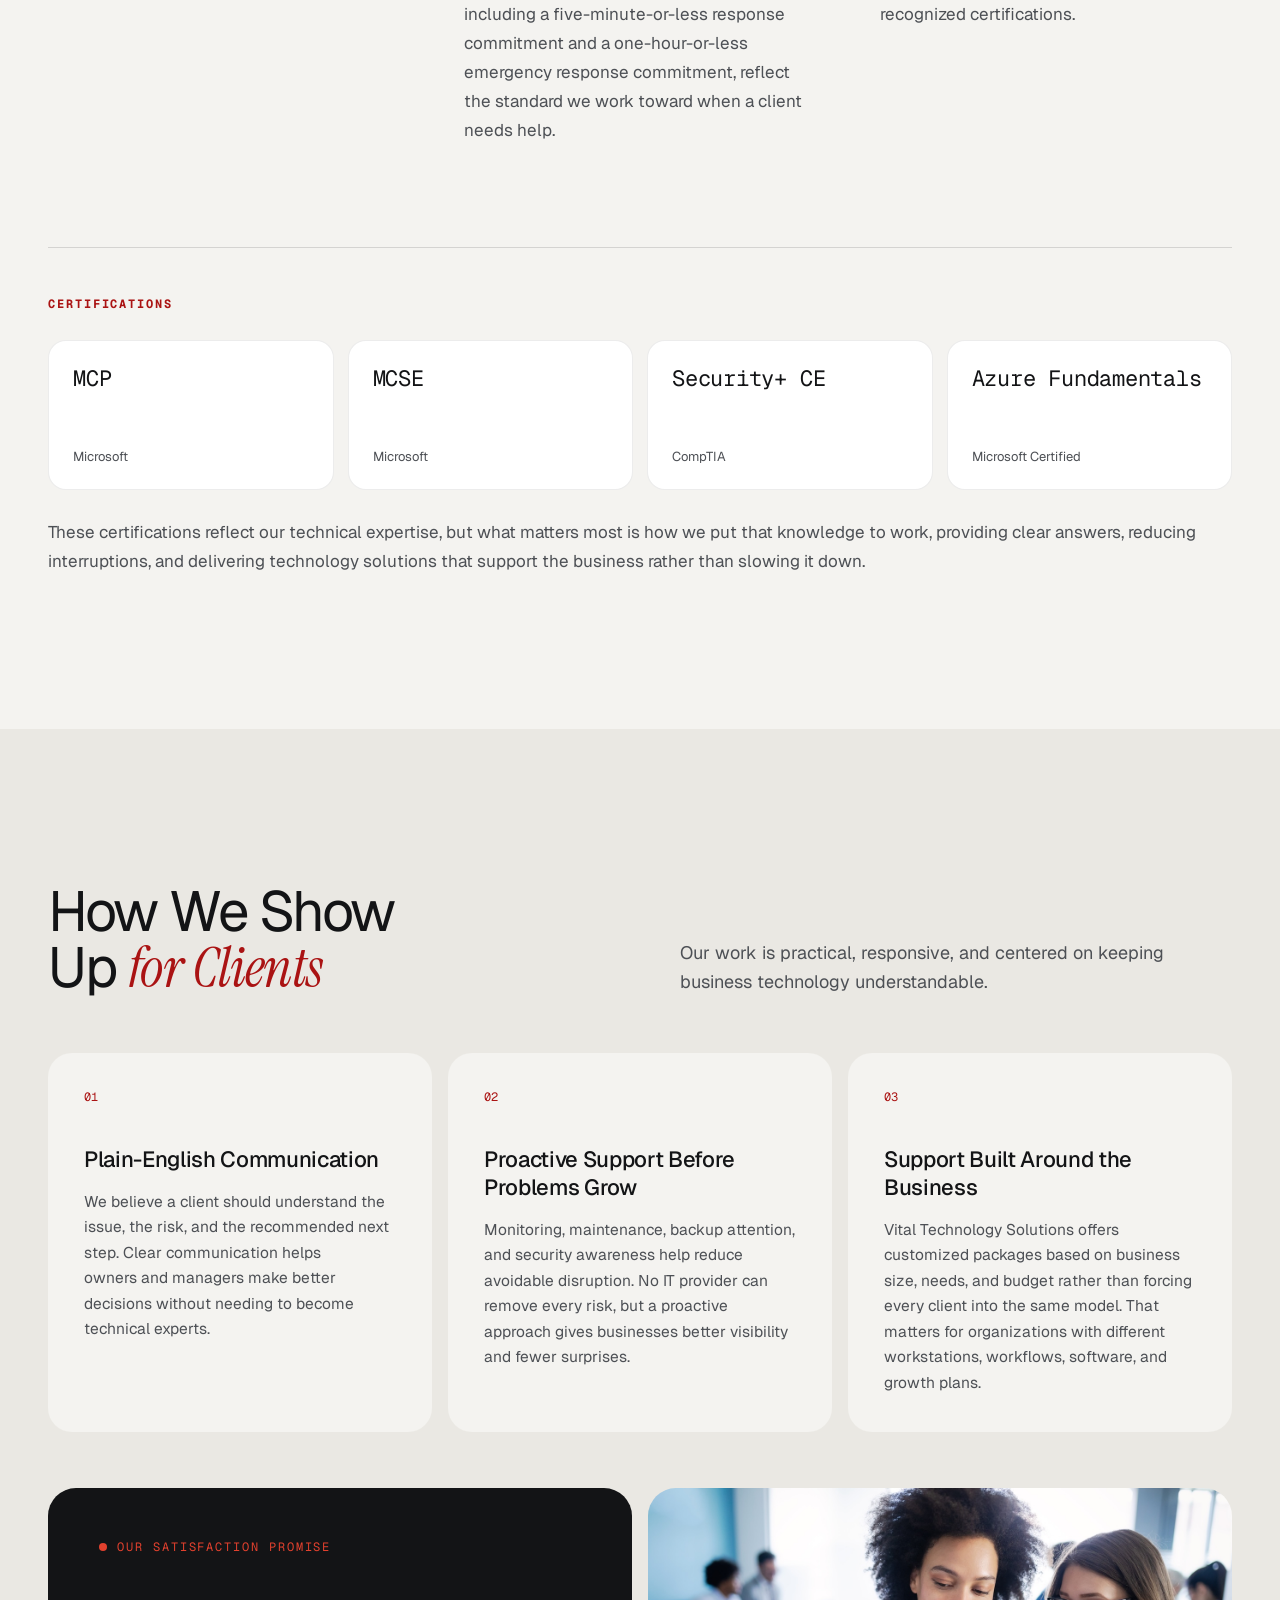
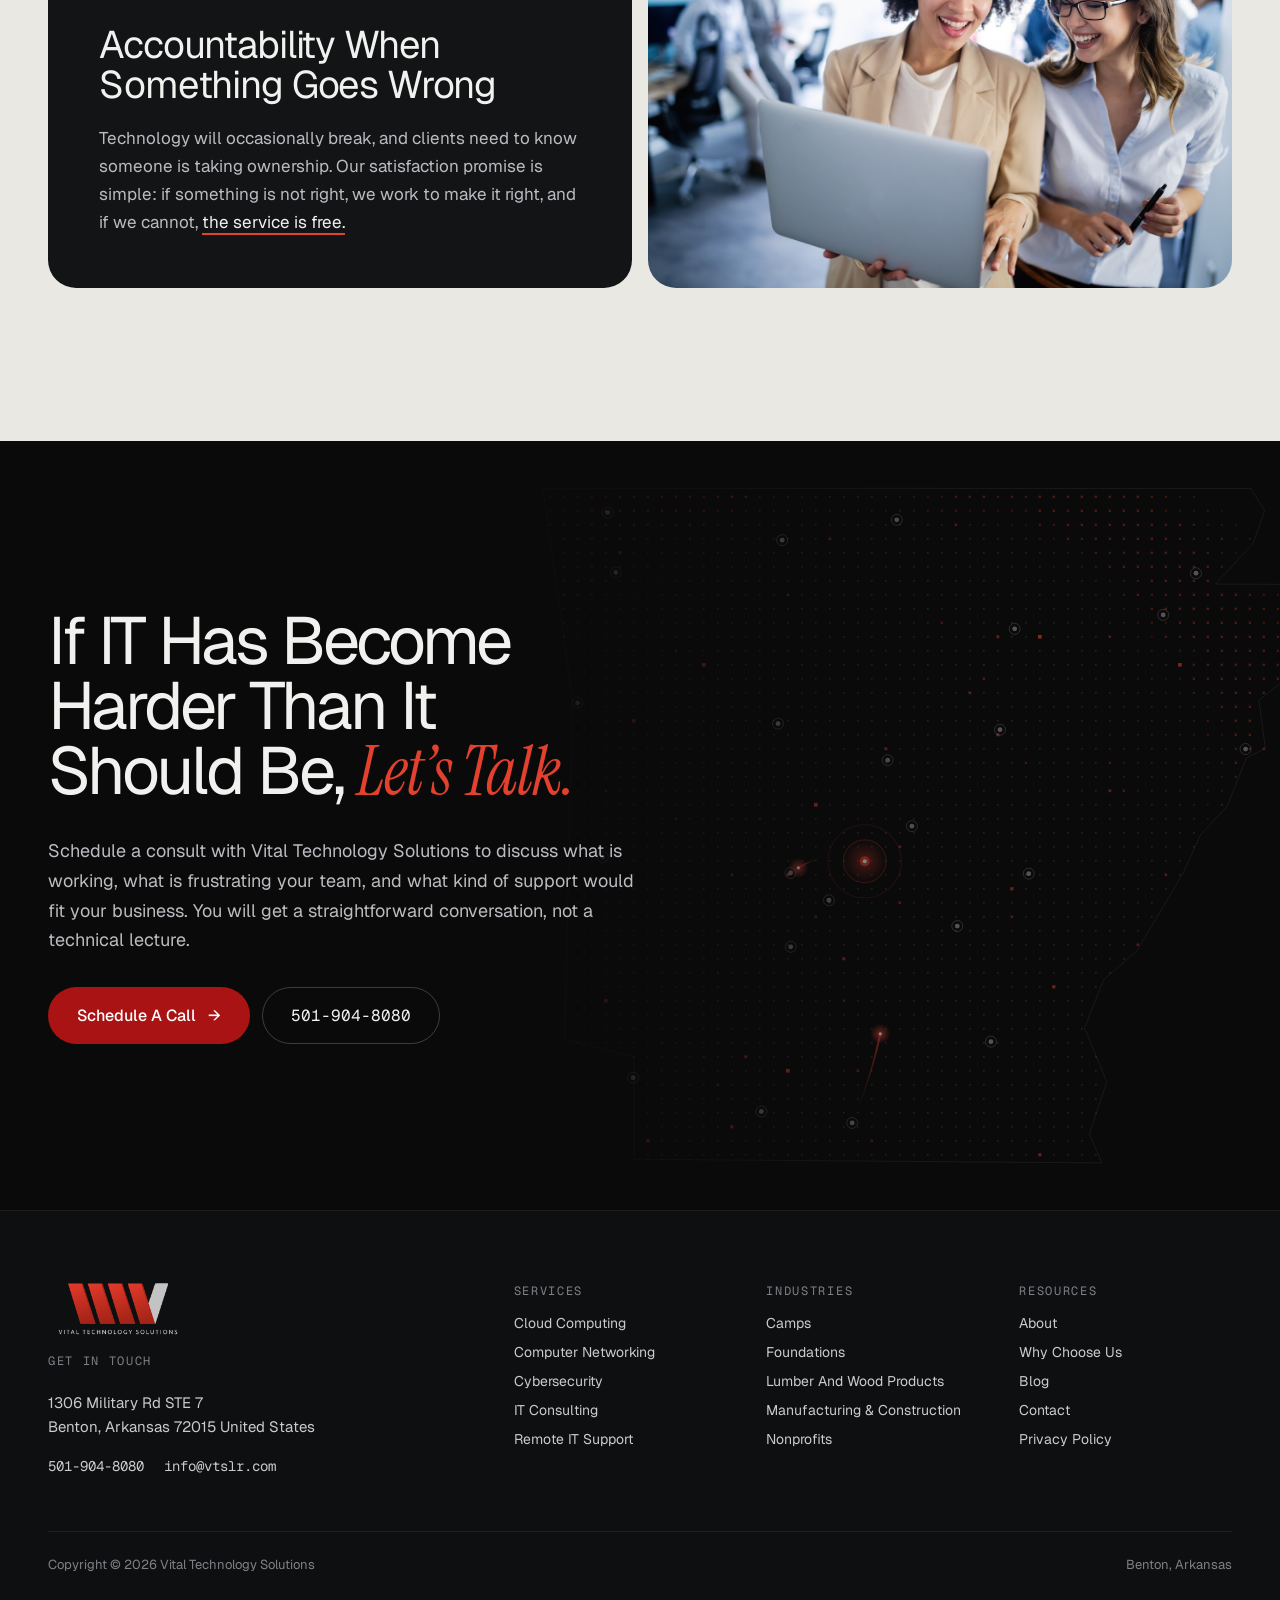
==== commit 5f0b4d38: "Tidy site wording for consistency Align the risk and response-time promises across pages, use first " ====
--- a/about.html
+++ b/about.html
@@ -48,7 +48,7 @@
             About
           </div>
           <h1 class="about-hero__title" data-intro>How Vital Technology Solutions <span class="accent">Got Here</span></h1>
-          <p class="lede" data-intro>Vital Technology Solutions serves small to midsize businesses across Arkansas and surrounding states, including Texas and Oklahoma, from Benton. Many of the organizations we help depend on computers, networks, internet access, and line-of-business software every day, but they do not always need or want to manage a full internal IT department.</p>
+          <p class="lede" data-intro>Vital Technology Solutions serves small to midsize businesses across Arkansas and surrounding states, including Texas and Oklahoma, from Benton. Many of the organizations we help depend on computers, networks, internet access, and business software every day, but they do not always need or want to manage a full internal IT department.</p>
         </div>
         <div class="about-hero__portrait photo-frame" data-intro>
           <img src="images/jacob-schultz.jpg" alt="Jacob Schultz, CEO" width="800" height="800">
@@ -61,7 +61,7 @@
       <div class="stats stats--large">
         <div class="stat"><span class="stat__value stat__value--accent">2011</span><span class="stat__label">Founded</span></div>
         <div class="stat"><span class="stat__value">≤ 5 min</span><span class="stat__label">Response commitment</span></div>
-        <div class="stat"><span class="stat__value">≤ 1 hr</span><span class="stat__label">Emergency response guarantee</span></div>
+        <div class="stat"><span class="stat__value">≤ 1 hr</span><span class="stat__label">Emergency response commitment</span></div>
         <div class="stat"><span class="stat__value">AR · TX · OK</span><span class="stat__label">Served from Benton</span></div>
       </div>
     </section>
@@ -71,7 +71,7 @@
         <p class="story__statement" data-reveal>Led by Jacob Schultz, CEO, Vital Technology Solutions is shaped by a practical idea: <span class="accent">IT support should be responsive, understandable, and built around how a business actually works.</span></p>
         <div class="story__columns" data-reveal>
           <p class="body-copy">Too many business owners have dealt with slow callbacks, confusing explanations, repeat problems, unclear billing, or vendors blaming each other when something breaks.</p>
-          <p class="body-copy">That frustration is why our work focuses on plain-English communication, proactive monitoring, remote support when it solves the problem quickly, and on-site help when it is needed. Our published service promises, including a five-minute-or-less response commitment and a one-hour-or-less emergency response guarantee, reflect the standard we work toward when a client needs help.</p>
+          <p class="body-copy">That frustration is why our work focuses on plain-English communication, proactive monitoring, remote support when it solves the problem quickly, and on-site help when it is needed. Our published service promises, including a five-minute-or-less response commitment and a one-hour-or-less emergency response commitment, reflect the standard we work toward when a client needs help.</p>
           <p class="body-copy">Vital Technology Solutions (VTS) was founded in <strong>2011</strong> and has built its reputation on providing reliable, business-focused technology solutions. Our team brings extensive technical experience and industry-recognized certifications.</p>
         </div>
         <div class="certifications stack" data-reveal>
@@ -90,7 +90,7 @@
     <section class="section theme-sand">
       <div class="container values stack">
         <div class="split-intro" data-reveal>
-          <h2 class="heading-xl">How We Show up <span class="accent">for Clients</span></h2>
+          <h2 class="heading-xl">How We Show Up <span class="accent">for Clients</span></h2>
           <p class="lede">Our work is practical, responsive, and centered on keeping business technology understandable.</p>
         </div>
         <div class="values__cards" data-reveal>
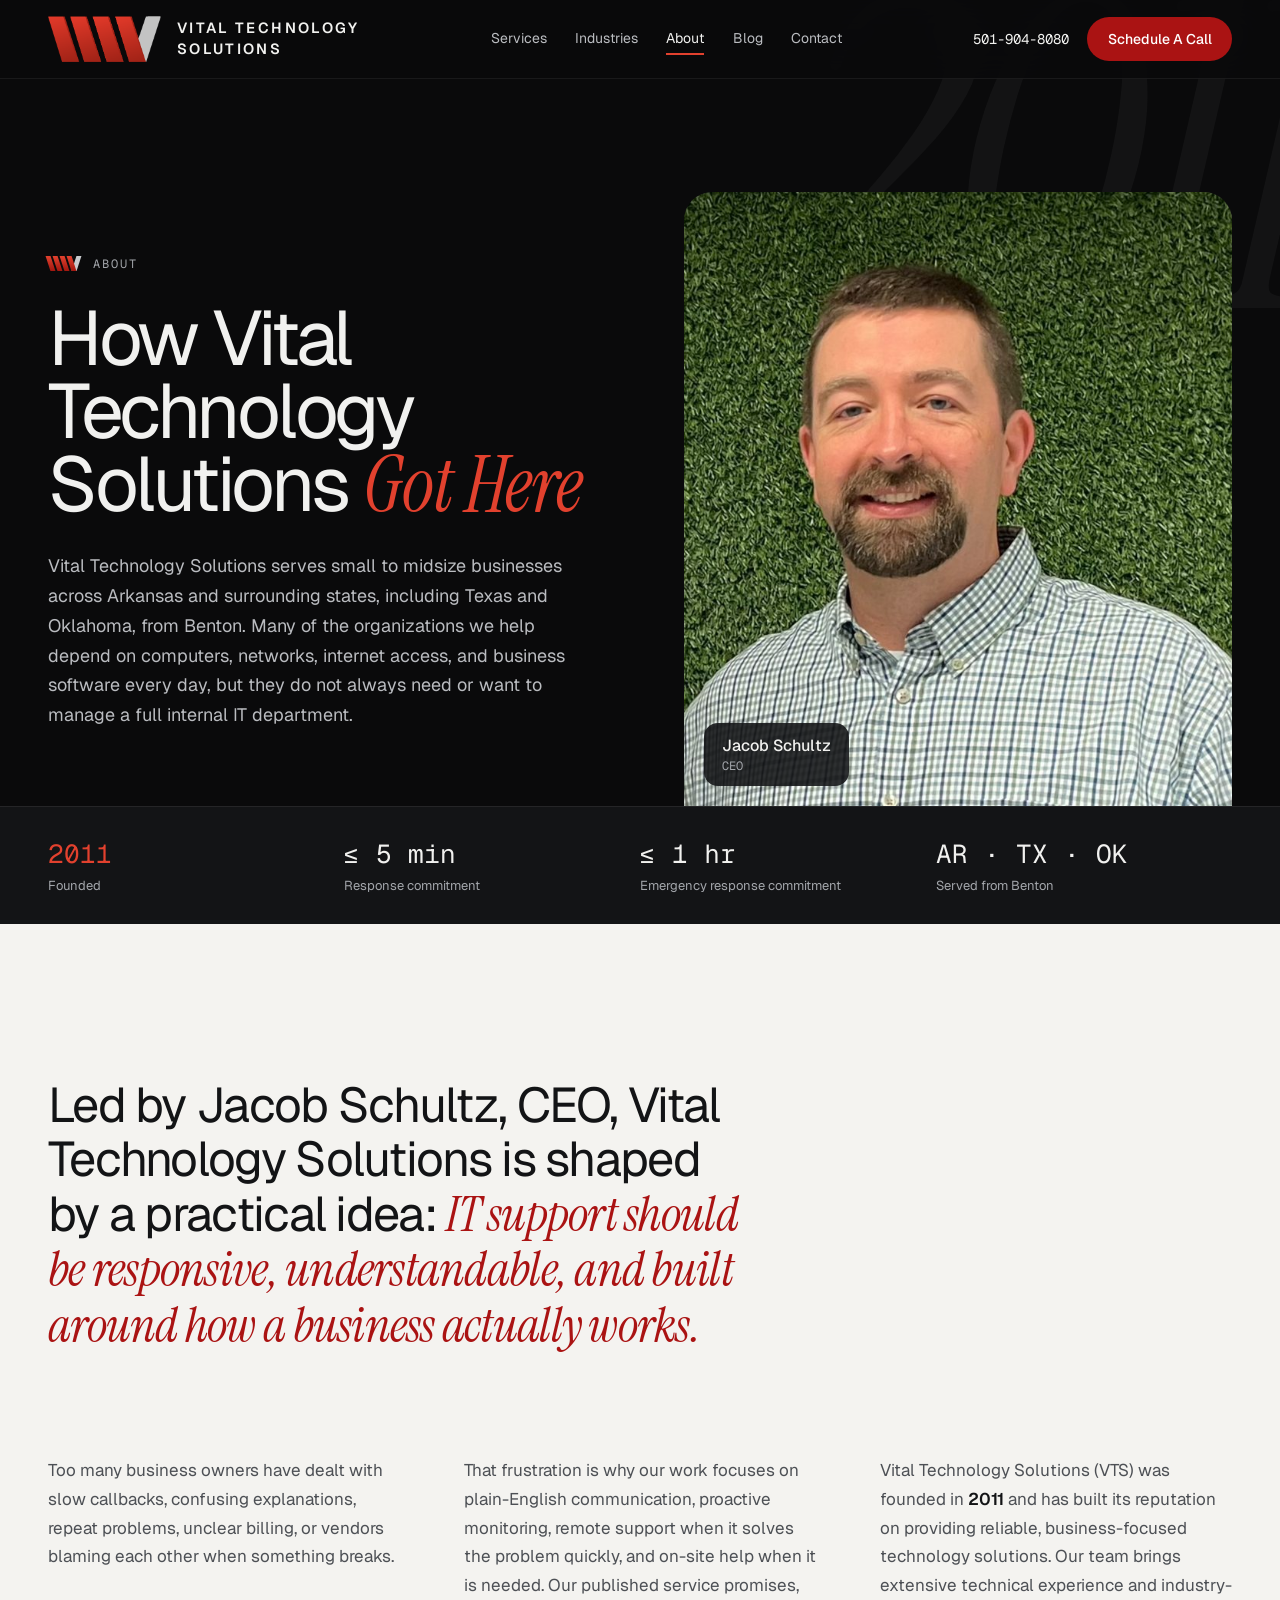
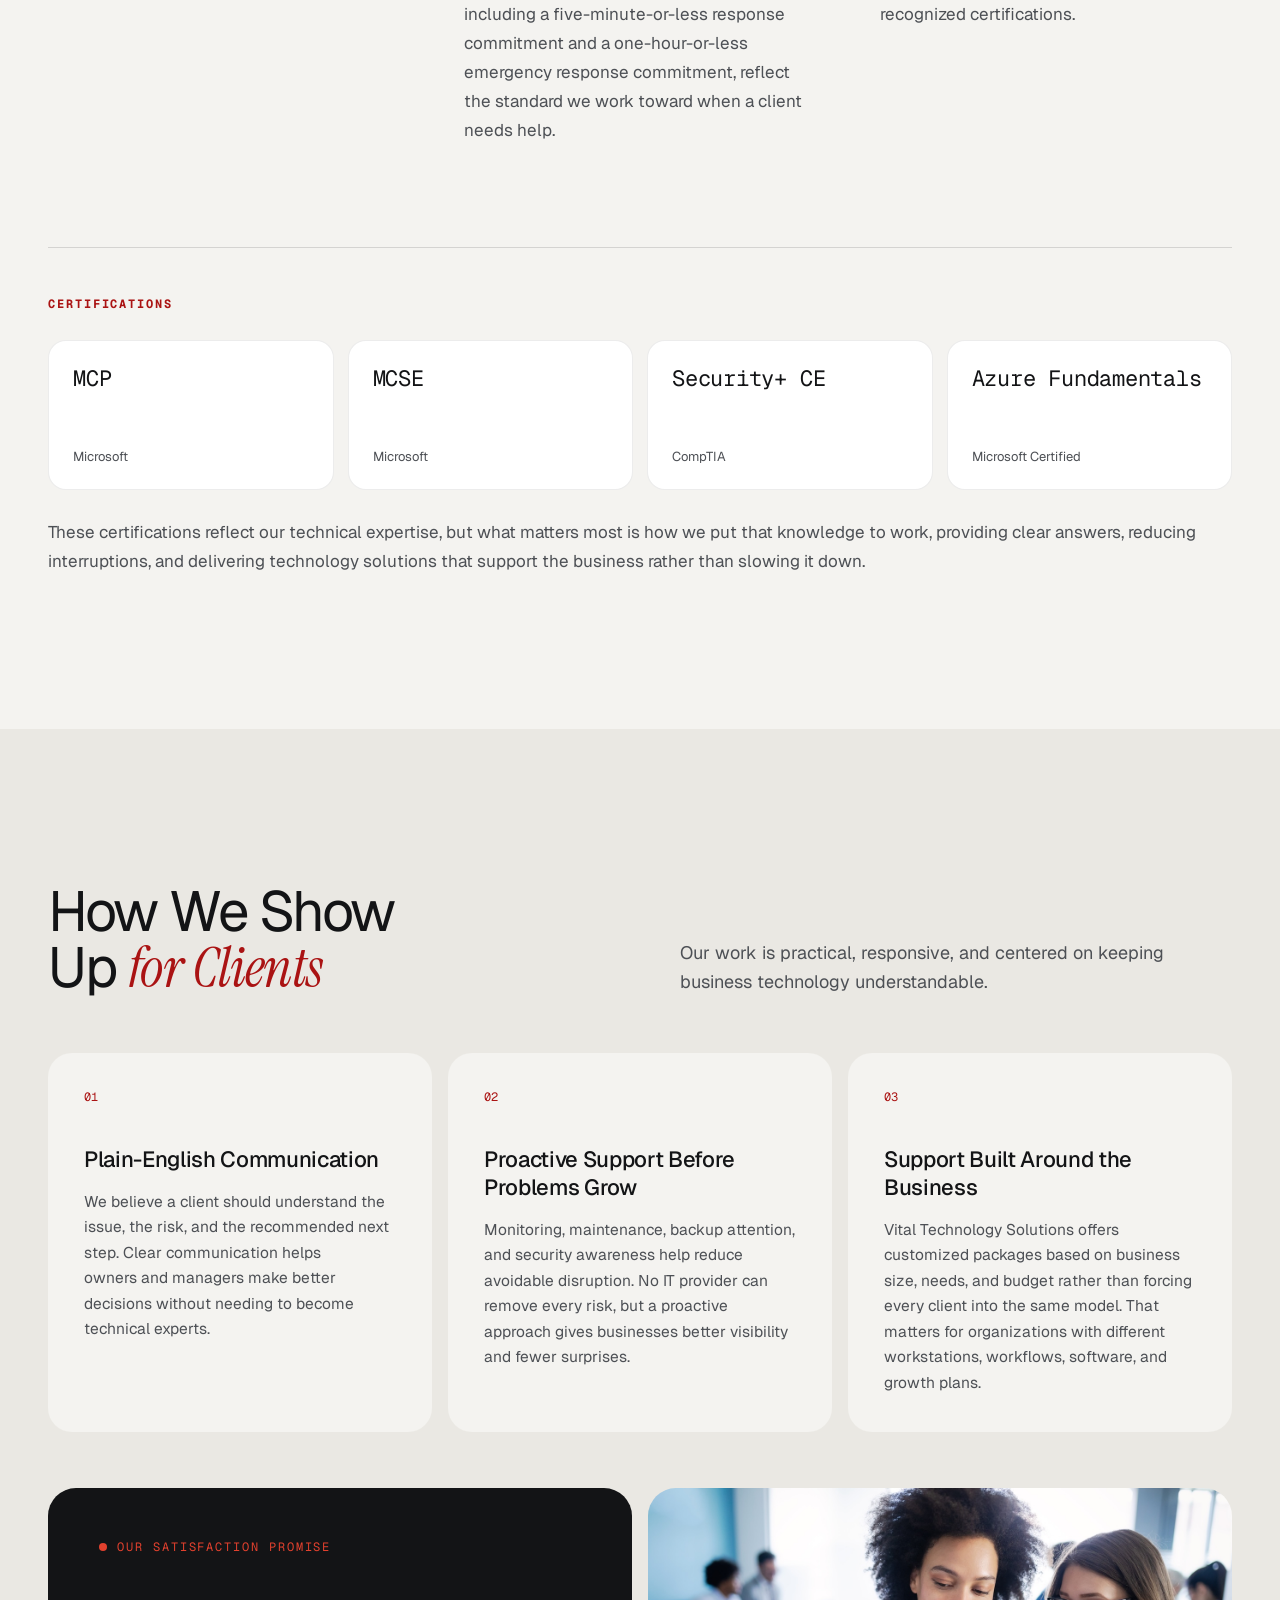
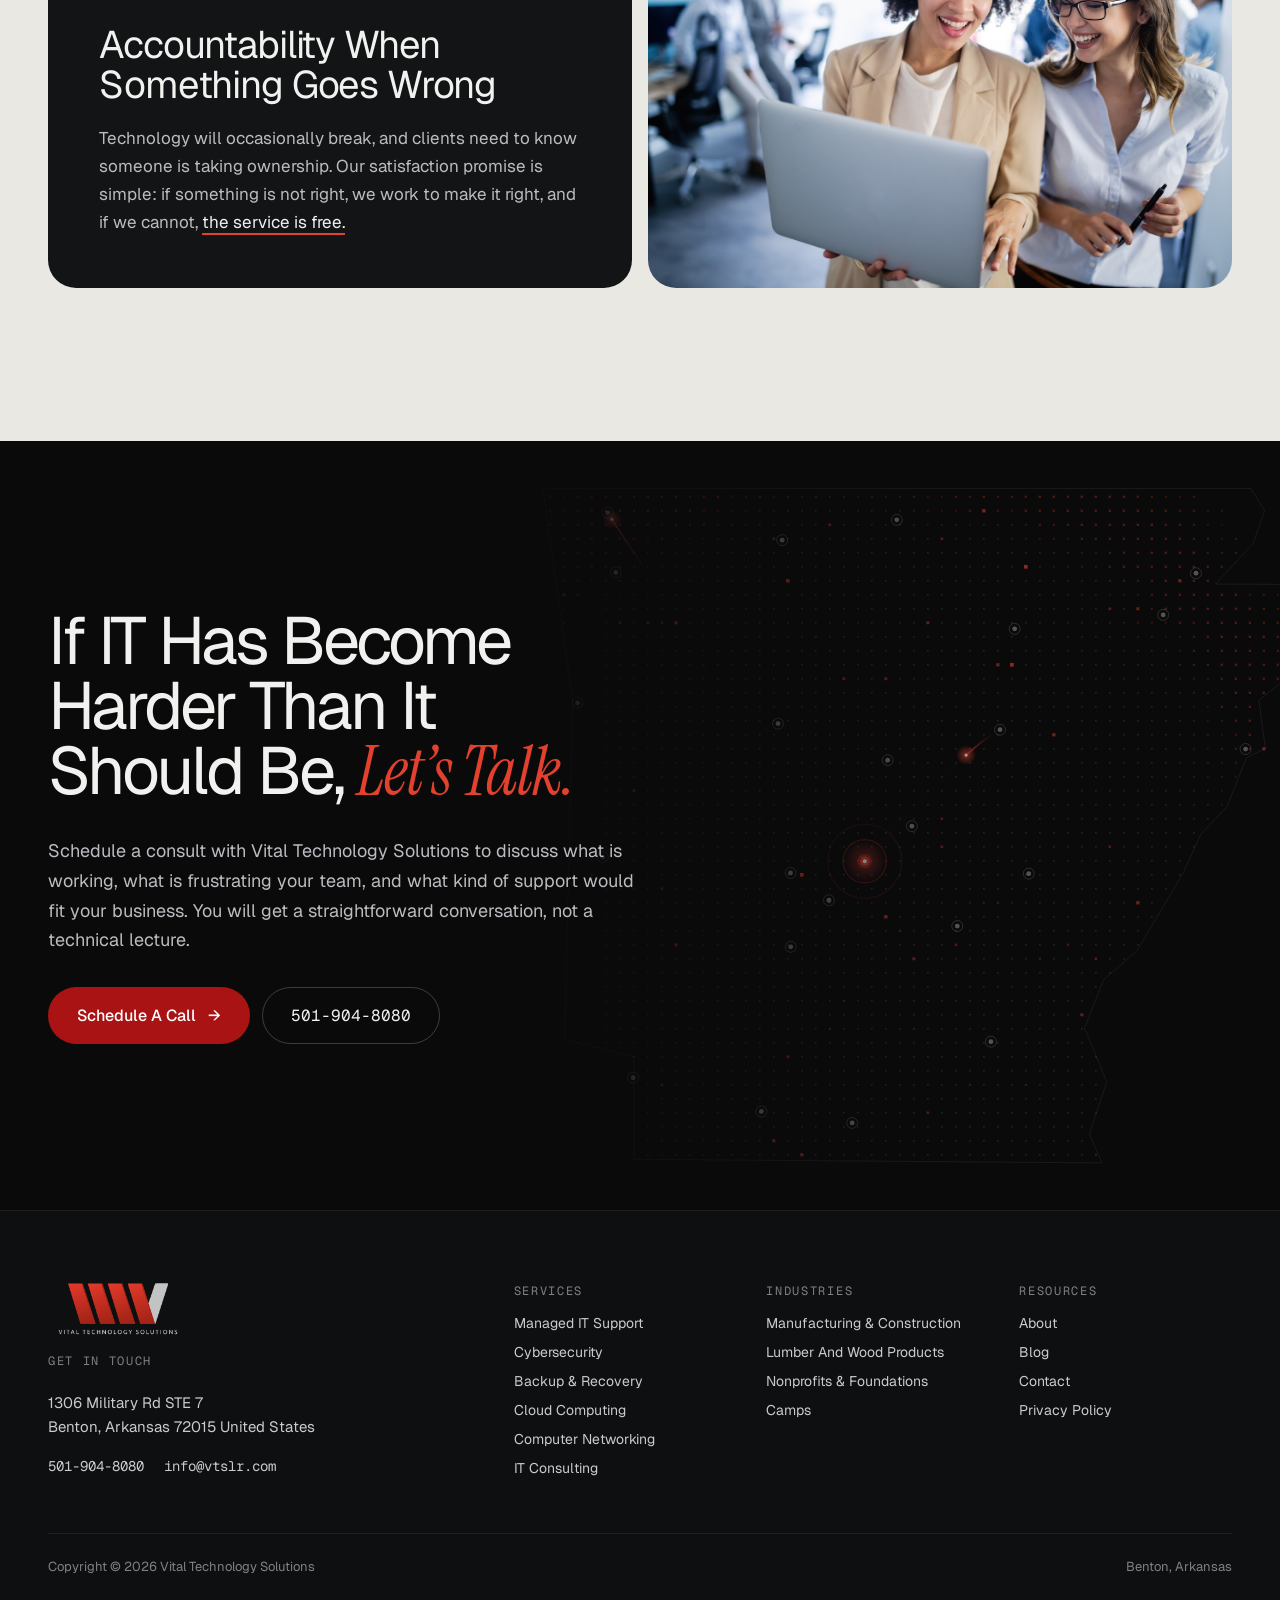
==== commit d77edec0: "Add services, industries and contact pages; audit and project notes New pages: services hub, managed" ====
--- a/about.html
+++ b/about.html
@@ -24,15 +24,15 @@
         <span class="brand__name"><span>Vital Technology</span><span>Solutions</span></span>
       </a>
       <nav class="site-nav" id="site-nav" aria-label="Main">
-        <a href="cybersecurity.html">Services</a>
-        <span class="coming-soon" title="Coming soon">Industries</span>
+        <a href="services.html">Services</a>
+        <a href="who-we-serve.html">Industries</a>
         <a href="about.html" aria-current="page">About</a>
         <span class="coming-soon" title="Coming soon">Blog</span>
-        <a href="#cta">Contact</a>
+        <a href="contact.html">Contact</a>
       </nav>
       <div class="site-header__actions">
         <a class="site-header__phone" href="tel:501-904-8080">501-904-8080</a>
-        <a class="site-header__cta" href="#cta">Schedule A Call</a>
+        <a class="site-header__cta" href="contact.html">Schedule A Call</a>
         <button class="nav-toggle" type="button" aria-controls="site-nav" aria-expanded="false" aria-label="Open menu"><span></span></button>
       </div>
     </div>
@@ -152,26 +152,25 @@
         </div>
         <div class="footer-column">
           <h2 class="footer-heading">Services</h2>
+          <a href="managed-it-support.html">Managed IT Support</a>
+          <a href="cybersecurity.html">Cybersecurity</a>
+          <a href="backup-recovery.html">Backup &amp; Recovery</a>
           <span class="coming-soon">Cloud Computing</span>
           <span class="coming-soon">Computer Networking</span>
-          <a href="cybersecurity.html">Cybersecurity</a>
           <span class="coming-soon">IT Consulting</span>
-          <span class="coming-soon">Remote IT Support</span>
         </div>
         <div class="footer-column">
           <h2 class="footer-heading">Industries</h2>
-          <span class="coming-soon">Camps</span>
-          <span class="coming-soon">Foundations</span>
-          <span class="coming-soon">Lumber And Wood Products</span>
-          <span class="coming-soon">Manufacturing &amp; Construction</span>
-          <span class="coming-soon">Nonprofits</span>
+          <a href="who-we-serve.html#manufacturing">Manufacturing &amp; Construction</a>
+          <a href="who-we-serve.html#lumber">Lumber And Wood Products</a>
+          <a href="who-we-serve.html#nonprofits">Nonprofits &amp; Foundations</a>
+          <a href="who-we-serve.html#camps">Camps</a>
         </div>
         <div class="footer-column">
           <h2 class="footer-heading">Resources</h2>
           <a href="about.html">About</a>
-          <span class="coming-soon">Why Choose Us</span>
           <span class="coming-soon">Blog</span>
-          <a href="#cta">Contact</a>
+          <a href="contact.html">Contact</a>
           <span class="coming-soon">Privacy Policy</span>
         </div>
       </div>
--- a/css/styles.css
+++ b/css/styles.css
@@ -1,7 +1,8 @@
 /* ==========================================================================
    Vital Technology Solutions: site stylesheet
    1. Tokens   2. Base   3. Layout & themes   4. Shared components
-   5. Header   6. Footer 7. Home   8. About   9. Cybersecurity  10. Responsive
+   5. Header   6. Footer 7. Home   8. About   9. Cybersecurity  11. Inner pages
+   10. Responsive (sits after 11 on purpose; see note in section 11)
    ========================================================================== */
 
 /* 1. Tokens
@@ -800,6 +801,7 @@
   text-wrap: balance;
 }
 .cyber-hero__copy .lede { line-height: 1.65; max-width: 580px; }
+.contact-hero .cyber-hero__copy .lede { max-width: none; }
 .cyber-hero__diagram { display: flex; flex-direction: column; gap: 20px; width: 100%; max-width: 620px; justify-self: center; }
 .cyber-hero__diagram layered-defense { position: relative; aspect-ratio: 1 / 1; width: 100%; }
 .cyber-hero__caption {
@@ -899,6 +901,137 @@
   line-height: 1;
   white-space: nowrap;
 }
+
+/* 11. Inner pages: services hub, service detail, industries, contact
+   (declared before Responsive so the media queries below can override)
+   ========================================================================== */
+.service-index {
+  display: flex;
+  flex-direction: column;
+  width: 100%;
+  max-width: 620px;
+  justify-self: center;
+  border-top: 1px solid var(--line-on-dark);
+}
+.service-index__item {
+  display: grid;
+  grid-template-columns: 48px 1fr auto;
+  gap: 16px;
+  align-items: center;
+  padding: 22px 0;
+  border-bottom: 1px solid var(--line-on-dark);
+  transition: padding-left .3s cubic-bezier(.2, .7, .2, 1), color .2s;
+}
+a.service-index__item:hover { padding-left: 12px; color: var(--off-white); }
+a.service-index__item:hover .service-index__arrow { transform: translateX(6px); color: var(--signal-red); }
+.service-index__num { font-family: var(--font-serif); font-style: italic; font-size: 30px; line-height: 1; color: var(--signal-red); }
+.service-index__name { display: block; font-weight: 500; font-size: 20px; letter-spacing: -0.015em; }
+.service-index__desc { display: block; margin-top: 4px; font-size: 14px; font-weight: 400; line-height: 1.5; color: var(--grey-300); }
+.service-index__arrow { font-size: 20px; transition: transform .3s, color .2s; }
+.service-index__tag { font-family: var(--font-mono); font-size: 11px; letter-spacing: 0.1em; text-transform: uppercase; color: var(--grey-500); }
+.service-index__item--soon { cursor: default; }
+.service-index__item--soon .service-index__name { color: var(--grey-200); }
+.service-index__item--soon .service-index__num { color: var(--grey-500); }
+
+/* Managed IT: response-time radar */
+.sla-panel { display: flex; flex-direction: column; gap: 28px; width: 100%; max-width: 560px; justify-self: center; }
+.sla-panel__figure { position: relative; aspect-ratio: 1 / 1; width: 100%; }
+.sla-panel svg { position: absolute; inset: 0; width: 100%; height: 100%; overflow: visible; }
+.sla-ring { fill: none; stroke-linecap: round; transform-origin: 200px 200px; }
+.sla-ring--track { stroke: rgba(241, 241, 239, 0.08); stroke-width: 2; }
+.sla-ring--a { stroke: var(--signal-red); stroke-width: 3; stroke-dasharray: 1068; stroke-dashoffset: 1068; animation: sla-draw 2.2s .3s cubic-bezier(.2, .7, .2, 1) forwards; }
+.sla-ring--b { stroke: var(--off-white); stroke-width: 3; stroke-dasharray: 817; stroke-dashoffset: 817; animation: sla-draw 2.2s .6s cubic-bezier(.2, .7, .2, 1) forwards; }
+.sla-ring--c { stroke: var(--grey-300); stroke-width: 3; stroke-dasharray: 565; stroke-dashoffset: 565; animation: sla-draw 2.2s .9s cubic-bezier(.2, .7, .2, 1) forwards; }
+.sla-ring--a, .sla-ring--b, .sla-ring--c { transform: rotate(-90deg); }
+.sla-sweep { transform-origin: 200px 200px; animation: sla-spin 7s linear infinite; }
+.sla-dot { fill: var(--signal-red); animation: sla-pulse 2.4s ease-in-out infinite; transform-origin: center; transform-box: fill-box; }
+.sla-panel__center { position: absolute; inset: 0; display: grid; place-content: center; text-align: center; gap: 6px; }
+.sla-panel__value { font-family: var(--font-mono); font-size: clamp(36px, 6vw, 56px); letter-spacing: -0.04em; line-height: 1; }
+.sla-panel__label { font-family: var(--font-mono); font-size: 12px; letter-spacing: 0.1em; text-transform: uppercase; color: var(--grey-300); }
+.sla-legend { display: grid; grid-template-columns: repeat(3, 1fr); gap: 16px; }
+.sla-legend__item { display: flex; flex-direction: column; gap: 6px; padding-top: 14px; border-top: 2px solid var(--off-white); font-size: 14px; line-height: 1.45; color: var(--grey-200); }
+.sla-legend__item strong { font-family: var(--font-mono); font-weight: 500; font-size: 15px; color: var(--off-white); }
+.sla-legend__item--a { border-top-color: var(--signal-red); }
+.sla-legend__item--c { border-top-color: var(--grey-300); }
+@keyframes sla-draw { to { stroke-dashoffset: 0; } }
+@keyframes sla-spin { to { transform: rotate(360deg); } }
+@keyframes sla-pulse { 0%, 100% { opacity: 1; transform: scale(1); } 50% { opacity: .45; transform: scale(1.5); } }
+
+/* Backup & recovery: protected-data flow */
+.flow { display: flex; flex-direction: column; gap: 20px; width: 100%; max-width: 620px; justify-self: center; }
+.flow svg { width: 100%; height: auto; overflow: visible; }
+.flow-node { fill: var(--graphite); stroke: rgba(241, 241, 239, 0.18); stroke-width: 1.5; }
+.flow-node--hot { stroke: var(--signal-red); }
+.flow-text { font-family: var(--font-mono); font-size: 13px; letter-spacing: 0.06em; text-transform: uppercase; fill: var(--off-white); }
+.flow-sub { font-family: var(--font-sans); font-size: 13px; fill: var(--grey-300); }
+.flow .cyber-hero__caption {
+  max-width: none;
+  padding-left: 18px;
+  border-left: 2px solid var(--signal-red);
+  font-family: var(--font-sans);
+  font-size: clamp(17px, 1.5vw, 20px);
+  line-height: 1.5;
+  letter-spacing: -0.01em;
+  color: var(--off-white);
+}
+.flow-line { fill: none; stroke: var(--signal-red); stroke-width: 2; stroke-dasharray: 6 8; animation: flow-run 1.4s linear infinite; }
+.flow-line--back { stroke: var(--grey-300); animation-direction: reverse; animation-duration: 2.2s; opacity: .7; }
+.flow-check { fill: none; stroke: var(--signal-red); stroke-width: 3; stroke-linecap: round; stroke-linejoin: round; stroke-dasharray: 100; stroke-dashoffset: 100; animation: flow-tick 3.6s ease-in-out infinite; }
+@keyframes flow-run { to { stroke-dashoffset: -28; } }
+@keyframes flow-tick { 0%, 15% { stroke-dashoffset: 100; } 40%, 85% { stroke-dashoffset: 0; } 100% { stroke-dashoffset: 100; } }
+
+/* Industries */
+.industry { padding: clamp(88px, 11vw, 150px) var(--gutter); scroll-margin-top: 40px; }
+.industry__grid {
+  display: grid;
+  grid-template-columns: repeat(auto-fit, minmax(min(100%, 440px), 1fr));
+  gap: 48px clamp(40px, 7vw, 112px);
+  align-items: start;
+}
+.industry__intro { display: flex; flex-direction: column; gap: 28px; align-items: flex-start; }
+.industry__number { font-family: var(--font-serif); font-style: italic; font-size: 44px; line-height: 1; color: var(--accent); }
+.industry__points { display: flex; flex-direction: column; border-top: 1px solid var(--rule); }
+.industry__point { display: flex; flex-direction: column; gap: 8px; padding: 26px 0; border-bottom: 1px solid var(--rule); }
+.industry__point h3 { font-weight: 500; font-size: 21px; letter-spacing: -0.015em; }
+.theme-charcoal .btn--ink, .theme-black .btn--ink { border-color: rgba(241, 241, 239, 0.22); }
+.theme-charcoal .btn--ink:hover, .theme-black .btn--ink:hover { background: var(--off-white); color: var(--charcoal); }
+
+/* Contact */
+.contact { padding: clamp(40px, 6vw, 80px) var(--gutter) clamp(96px, 12vw, 160px); }
+.contact__grid {
+  display: grid;
+  grid-template-columns: repeat(auto-fit, minmax(min(100%, 440px), 1fr));
+  gap: 56px clamp(40px, 6vw, 96px);
+  align-items: start;
+}
+.contact__info { display: flex; flex-direction: column; gap: 36px; }
+.contact__phone { font-family: var(--font-mono); font-size: clamp(32px, 4.4vw, 56px); letter-spacing: -0.03em; line-height: 1; white-space: nowrap; }
+.contact__block { display: flex; flex-direction: column; gap: 8px; padding-top: 20px; border-top: 1px solid var(--rule); }
+.contact__block p, .contact__block address { font-style: normal; font-size: 17px; line-height: 1.6; color: var(--body-text); }
+.contact__block a { color: var(--charcoal); border-bottom: 1px solid var(--line-on-light); }
+.contact__block a:hover { color: var(--brand-red); border-bottom-color: var(--brand-red); }
+.contact__steps { margin: 0; padding-left: 22px; display: flex; flex-direction: column; gap: 8px; font-size: 17px; line-height: 1.6; color: var(--body-text); }
+.contact__steps li::marker { color: var(--brand-red); font-family: var(--font-mono); font-size: 15px; }
+.contact-form { display: flex; flex-direction: column; gap: 20px; padding: clamp(28px, 4vw, 48px); border-radius: 28px; background: var(--charcoal); color: var(--off-white); }
+.contact-form h2 { font-weight: 400; font-size: 32px; letter-spacing: -0.03em; }
+.contact-form__row { display: grid; grid-template-columns: repeat(auto-fit, minmax(min(100%, 200px), 1fr)); gap: 20px; }
+.field { display: flex; flex-direction: column; gap: 8px; }
+.field label { font-family: var(--font-mono); font-size: 12px; letter-spacing: 0.08em; text-transform: uppercase; color: var(--grey-300); }
+.field input, .field textarea {
+  width: 100%;
+  padding: 14px 16px;
+  border: 1px solid rgba(241, 241, 239, 0.18);
+  border-radius: 12px;
+  background: var(--black);
+  color: var(--off-white);
+  font: inherit;
+  font-size: 16px;
+  transition: border-color .2s;
+}
+.field textarea { min-height: 140px; resize: vertical; }
+.field input:focus-visible, .field textarea:focus-visible { outline: 2px solid var(--signal-red); outline-offset: 2px; border-color: var(--signal-red); }
+.contact-form .btn { align-self: flex-start; cursor: pointer; font-family: inherit; font-size: 16px; }
+.contact-form__note { font-size: 13px; line-height: 1.5; color: var(--grey-400); }
 
 /* 10. Responsive
    ========================================================================== */
@@ -935,6 +1068,11 @@
 
   .plan { grid-template-columns: 1fr; }
 
+  /* Full-viewport heroes leave big empty bands on tall phones; let content set the height. */
+  .home-hero, .cyber-hero { min-height: 0; }
+  .home-hero__content { padding-top: 120px; padding-bottom: 48px; gap: 28px; }
+  .cyber-hero { padding-top: 112px; padding-bottom: 56px; }
+
   /* The map can't sit beside the copy here, so it becomes a faint backdrop. */
   .home-hero__map { right: -20%; width: 120%; opacity: 0.45; }
   .home-hero__fade { background: linear-gradient(180deg, rgba(10, 10, 11, 0.55), rgba(10, 10, 11, 0.8)); }
@@ -967,3 +1105,16 @@
 @media (prefers-reduced-motion: reduce) {
   *, *::before, *::after { transition: none !important; }
 }
+
+@media (max-width: 560px) {
+  .service-index__item { grid-template-columns: 36px 1fr; }
+  .service-index__arrow, .service-index__tag { display: none; }
+  .sla-legend { grid-template-columns: 1fr; }
+  .contact__phone { font-size: 30px; }
+}
+
+@media (prefers-reduced-motion: reduce) {
+  .sla-ring--a, .sla-ring--b, .sla-ring--c { animation: none; stroke-dashoffset: 0; }
+  .sla-sweep, .sla-dot, .flow-line { animation: none; }
+  .flow-check { animation: none; stroke-dashoffset: 0; }
+}
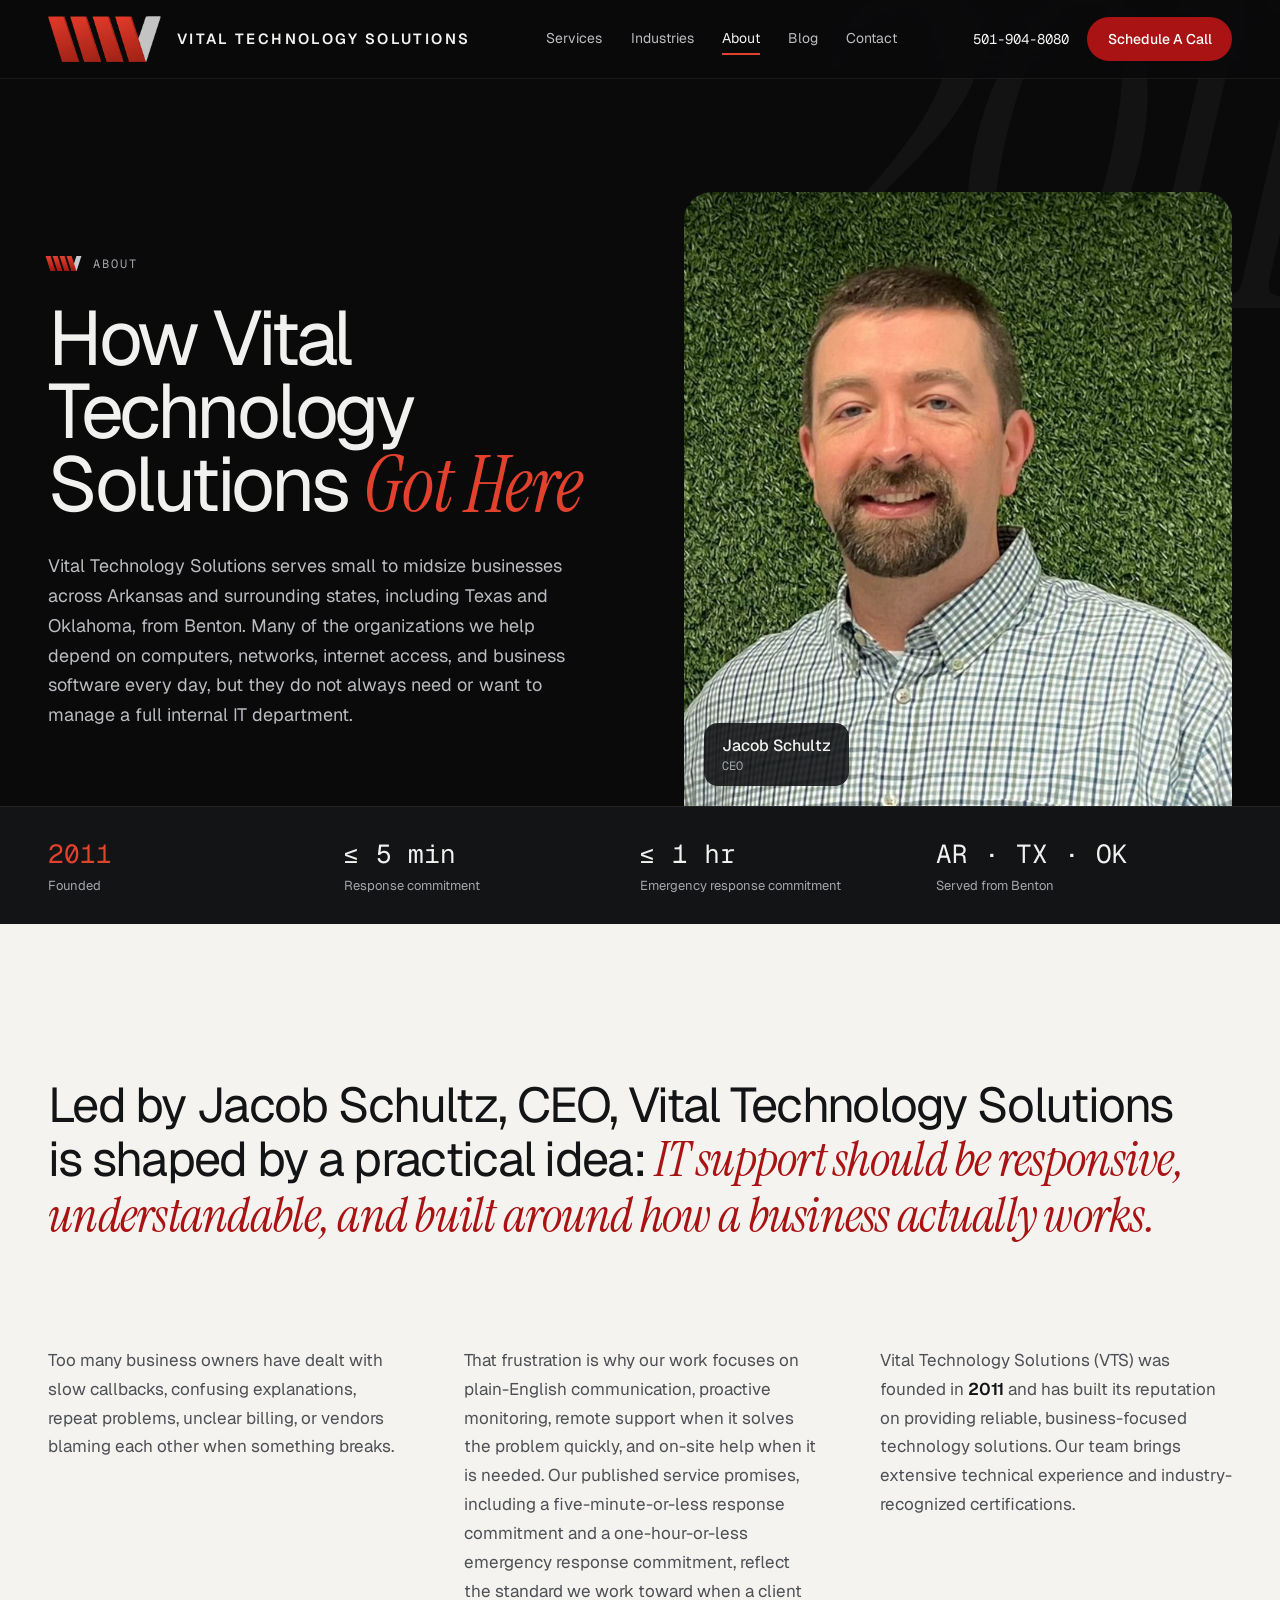
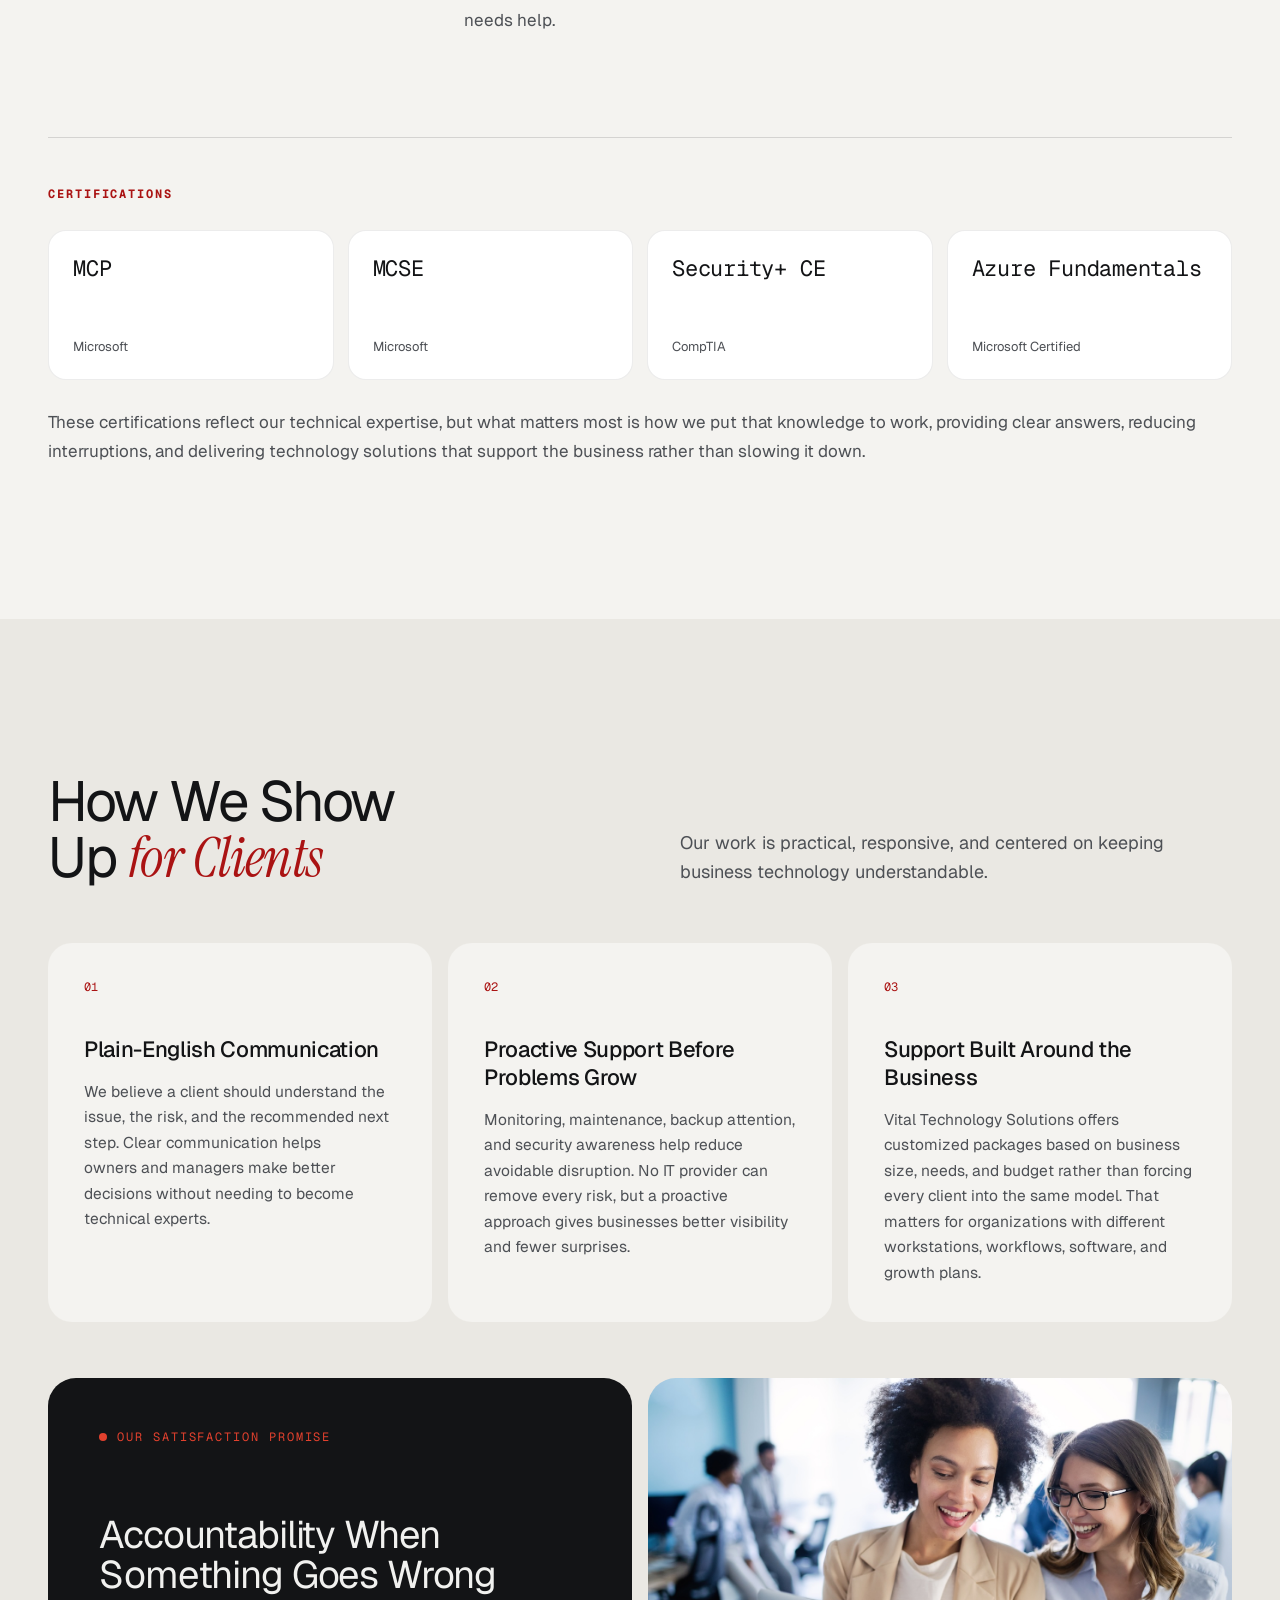
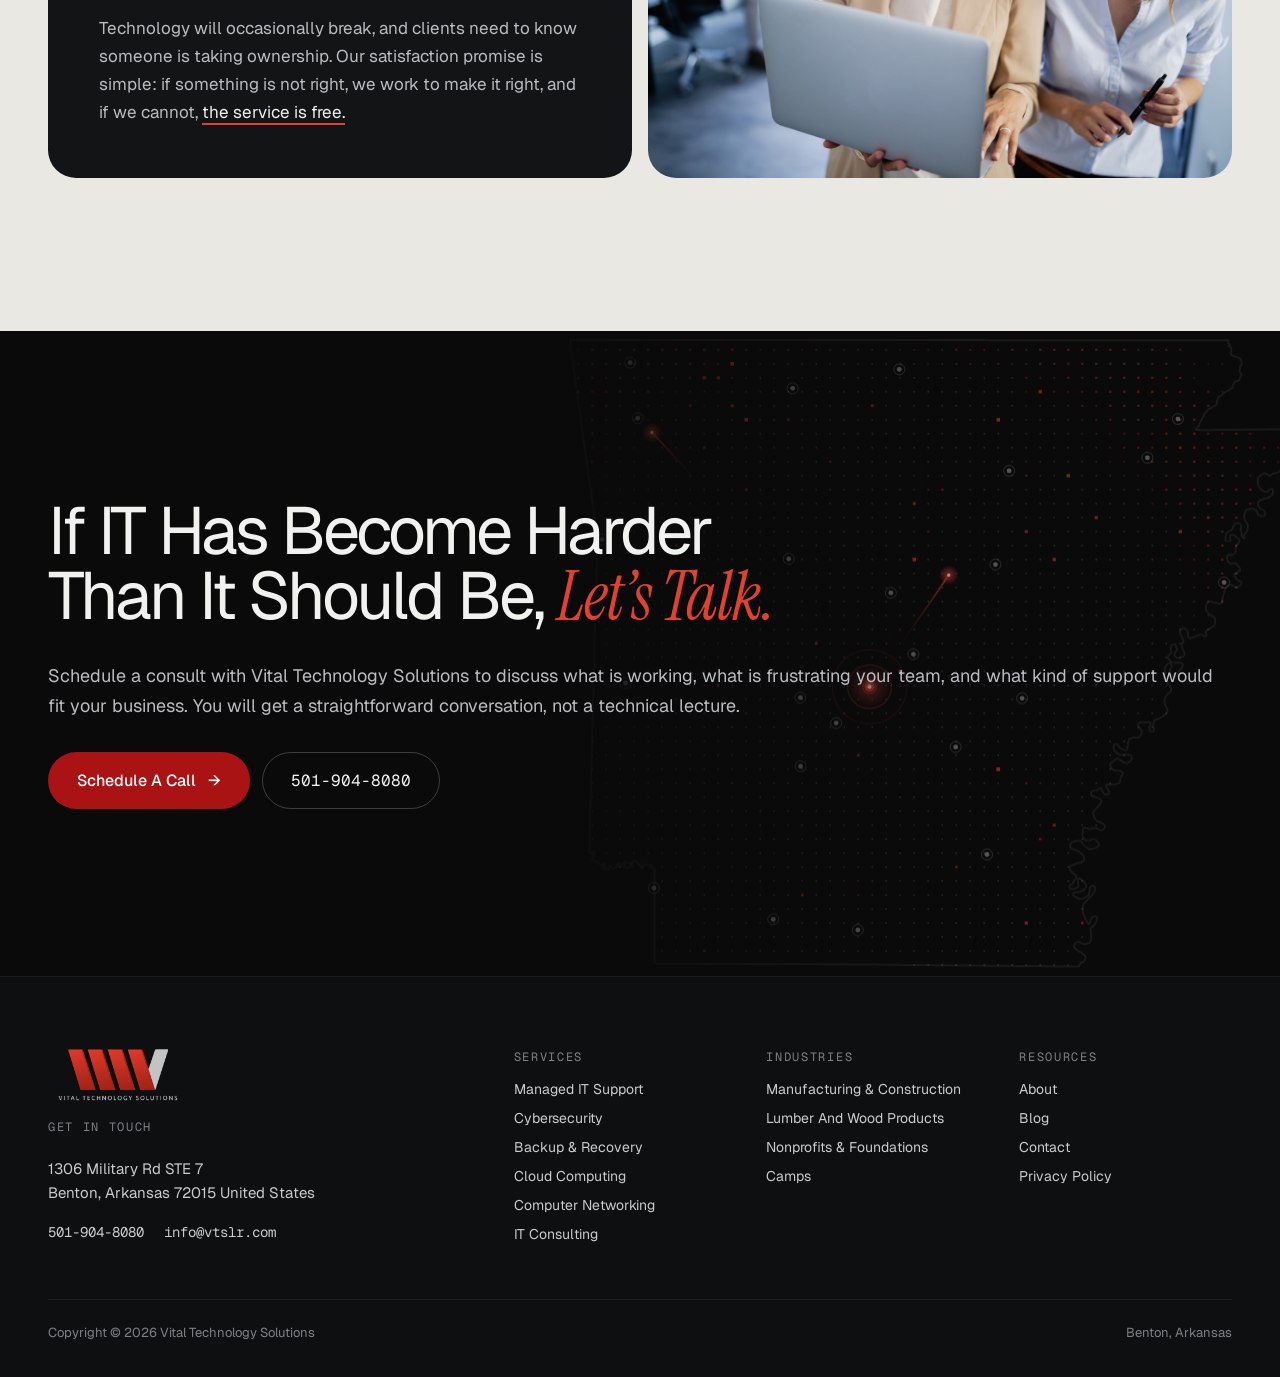
==== commit e385cdc0: "Show company name on one line in the header Drop the two-span stacked name from the header template " ====
--- a/about.html
+++ b/about.html
@@ -21,7 +21,7 @@
     <div class="site-header__inner">
       <a class="brand" href="index.html" aria-label="Vital Technology Solutions home">
         <img src="images/logo-mark.png" alt="" width="113" height="46">
-        <span class="brand__name"><span>Vital Technology</span><span>Solutions</span></span>
+        <span class="brand__name">Vital Technology Solutions</span>
       </a>
       <nav class="site-nav" id="site-nav" aria-label="Main">
         <a href="services.html">Services</a>
--- a/css/styles.css
+++ b/css/styles.css
@@ -148,7 +148,7 @@
   color: var(--body-text);
   text-wrap: pretty;
 }
-.lede--wide { line-height: 1.65; max-width: 620px; }
+.lede--wide { line-height: 1.65; }
 
 .card-text {
   font-size: 15.5px;
@@ -256,7 +256,6 @@
   flex-direction: column;
   gap: 32px;
 }
-.cta__content .heading-cta { max-width: 13ch; }
 
 /* 5. Header
    ========================================================================== */
@@ -282,9 +281,6 @@
 .brand { display: flex; align-items: center; gap: 16px; flex: none; color: var(--off-white); }
 .brand img { width: 113px; height: 46px; }
 .brand__name {
-  display: flex;
-  flex-direction: column;
-  gap: 6px;
   line-height: 1;
   font-size: clamp(12px, 1.15vw, 15px);
   font-weight: 600;
@@ -429,14 +425,14 @@
   font-size: clamp(46px, 6.6vw, 108px);
   line-height: 0.95;
   letter-spacing: -0.045em;
-  max-width: 12.5ch;
+  max-width: 12.5ch; /* keeps the headline clear of the map on the right */
   text-wrap: balance;
 }
 .home-hero__intro {
   font-size: clamp(16px, 1.3vw, 18px);
   line-height: 1.65;
   color: var(--grey-200);
-  max-width: 600px;
+  max-width: 600px; /* same reason: stays left of the map */
   text-wrap: pretty;
 }
 .home-hero__stats {
@@ -613,7 +609,7 @@
 .guide__text { flex: 1 1 420px; display: flex; flex-direction: column; gap: 14px; }
 .guide__text .label { color: var(--accent); }
 .guide__text h2 { font-weight: 400; font-size: clamp(26px, 2.6vw, 38px); line-height: 1.1; letter-spacing: -0.03em; text-wrap: balance; }
-.guide__text p { font-size: 16px; line-height: 1.65; color: var(--body-text); max-width: 720px; text-wrap: pretty; }
+.guide__text p { font-size: 16px; line-height: 1.65; color: var(--body-text); text-wrap: pretty; }
 .guide .btn { flex: none; }
 
 .cta-stripes {
@@ -678,7 +674,7 @@
   letter-spacing: -0.045em;
   text-wrap: balance;
 }
-.about-hero__copy p { line-height: 1.65; max-width: 580px; }
+.about-hero__copy p { line-height: 1.65; }
 .about-hero__portrait { height: clamp(460px, 48vw, 640px); border-radius: 28px 28px 0 0; }
 .about-hero__portrait img { object-position: center 20%; }
 .name-tag {
@@ -702,7 +698,6 @@
   font-size: clamp(30px, 3.8vw, 58px);
   line-height: 1.12;
   letter-spacing: -0.035em;
-  max-width: 22ch;
   text-wrap: balance;
 }
 .story__columns {
@@ -767,7 +762,7 @@
 .about-cta__map { position: absolute; top: -6%; bottom: -6%; right: -8%; width: min(980px, 70%); opacity: 0.6; }
 .about-cta__map ar-network { position: absolute; inset: 0; }
 .about-cta .cta__fade { background: linear-gradient(90deg, var(--black) 0%, rgba(10, 10, 11, 0.85) 40%, rgba(10, 10, 11, 0) 75%); }
-.about-cta .heading-cta { font-size: clamp(40px, 5.2vw, 80px); max-width: 14ch; }
+.about-cta .heading-cta { font-size: clamp(40px, 5.2vw, 80px); }
 
 /* 9. Cybersecurity
    ========================================================================== */
@@ -800,8 +795,7 @@
   letter-spacing: -0.045em;
   text-wrap: balance;
 }
-.cyber-hero__copy .lede { line-height: 1.65; max-width: 580px; }
-.contact-hero .cyber-hero__copy .lede { max-width: none; }
+.cyber-hero__copy .lede { line-height: 1.65; }
 .cyber-hero__diagram { display: flex; flex-direction: column; gap: 20px; width: 100%; max-width: 620px; justify-self: center; }
 .cyber-hero__diagram layered-defense { position: relative; aspect-ratio: 1 / 1; width: 100%; }
 .cyber-hero__caption {
@@ -810,7 +804,6 @@
   line-height: 1.6;
   letter-spacing: 0.04em;
   color: var(--grey-300);
-  max-width: 440px;
 }
 
 .cyber-problems-section { padding: clamp(88px, 11vw, 150px) var(--gutter); }
@@ -1080,8 +1073,11 @@
   .about-cta .cta__fade, .cta__fade { background: rgba(10, 10, 11, 0.72); }
 }
 
+@media (max-width: 680px) {
+  .brand__name { display: none; } /* one-line name needs ~370px; hide it before the header gets crowded */
+}
+
 @media (max-width: 560px) {
-  .brand__name { display: none; }
   .site-footer__grid { grid-template-columns: repeat(2, 1fr); }
   .stats { grid-template-columns: repeat(2, 1fr); gap: 0 16px; }
   .stat { padding: 16px 0; }
